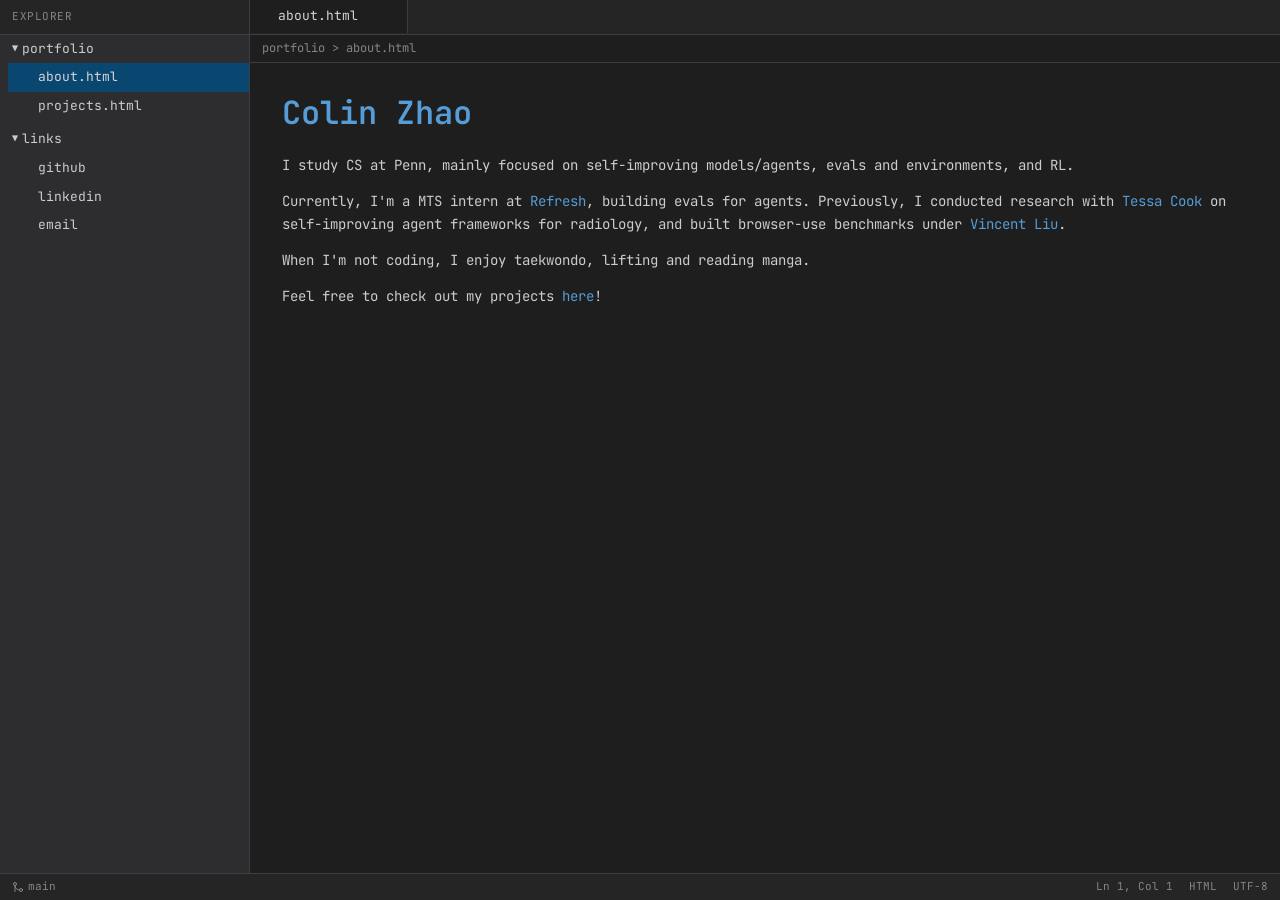
==== index.html @ 21ee1b69 "Update bio wording: interested -> focused" ====
<!doctype html>
<html lang="en">

<head>
  <meta charset="utf-8" />
  <meta name="viewport" content="width=device-width,initial-scale=1" />
  <title>zlyuan</title>
  <link rel="icon" href="data:image/svg+xml,<svg xmlns='http://www.w3.org/2000/svg' viewBox='0 0 100 100'><rect width='100' height='100' rx='16' fill='%23111'/><text x='50' y='72' font-family='monospace' font-size='64' font-weight='600' fill='%23e0e0e0' text-anchor='middle'>z</text></svg>" />
  <link rel="preconnect" href="https://fonts.googleapis.com">
  <link rel="preconnect" href="https://fonts.gstatic.com" crossorigin>
  <link href="https://fonts.googleapis.com/css2?family=JetBrains+Mono:wght@400;500;600&display=swap" rel="stylesheet">
  <link rel="stylesheet" href="/style.css" />
  
  <!-- Google tag (gtag.js) -->
  <script async src="https://www.googletagmanager.com/gtag/js?id=G-WRCV5WTVQ0"></script>
  <script>
    window.dataLayer = window.dataLayer || [];
    function gtag(){dataLayer.push(arguments);}
    gtag('js', new Date());

    gtag('config', 'G-WRCV5WTVQ0');
  </script>
  
  <style>
    #visitorCount {
      color: #858585;
    }
  </style>
</head>

<body>
  <!-- Mobile Toggle -->
  <button class="mobile-toggle" onclick="toggleSidebar()">☰ Files</button>
  <div class="mobile-overlay" onclick="toggleSidebar()"></div>

  <div class="ide-container">
    <!-- Sidebar File Explorer -->
    <aside class="sidebar">
      <div class="sidebar-header">Explorer</div>
      <nav class="file-explorer">
        <div class="folder">
          <div class="folder-name" onclick="toggleFolder(this)">
            <span class="folder-toggle">▼</span>
             portfolio
          </div>
          <div class="folder-contents">
            <a href="/index.html" class="file-item active" onclick="openTab(event, 'about', 'about.html', '/index.html')">
              <span class="file-icon"></span>
              about.html
            </a>
            <a href="/projects.html" class="file-item" onclick="openTab(event, 'projects', 'projects.html', '/projects.html')">
              <span class="file-icon"></span>
              projects.html
            </a>
          </div>
        </div>
        <div class="folder">
          <div class="folder-name" onclick="toggleFolder(this)">
            <span class="folder-toggle">▼</span>
             links
          </div>
          <div class="folder-contents">
            <a href="https://github.com/zlyuan9" target="_blank" rel="noopener" class="file-item">
              <span class="file-icon"></span>
              github
            </a>
            <a href="https://www.linkedin.com/in/zhao-colin/" target="_blank" rel="noopener" class="file-item">
              <span class="file-icon"></span>
              linkedin
            </a>
            <a href="mailto:colinz@sas.upenn.edu" class="file-item">
              <span class="file-icon"></span>
              email
            </a>
          </div>
        </div>
      </nav>
    </aside>

    <!-- Main Content Area -->
    <main class="main-content">
      <!-- Tab Bar -->
      <div class="tab-bar" id="tabBar">
        <!-- Tabs will be dynamically loaded -->
      </div>

      <!-- Breadcrumb Bar -->
      <div class="breadcrumb-bar">
        <span>portfolio > about.html</span>
      </div>

      <!-- Editor Area -->
      <div class="editor" id="editor">
        <span class="blinking-cursor"></span>
        <div class="content">
          <h1>Colin Zhao</h1>

          <p>
            I study CS at Penn, mainly focused on self-improving models/agents, evals and environments, and RL.
          </p>

          <p>
            Currently, I'm a MTS intern at
            <a href="https://refresh.dev/" target="_blank" rel="noopener">Refresh</a>, building evals for agents.
            Previously, I conducted research with <a href="https://www.med.upenn.edu/apps/faculty/index.php/g275/p18472" target="_blank"
              rel="noopener">Tessa Cook</a> on self-improving agent frameworks for radiology, and built browser-use benchmarks under <a href="https://vincen.tl/" target="_blank" rel="noopener">Vincent Liu</a>.
          </p>

          <p>
            When I'm not coding, I enjoy taekwondo, lifting and reading manga.
          </p>

          <p>
            Feel free to check out my projects <a href="/projects.html">here</a>!
          </p>
        </div>
      </div>

    </main>
  </div>

  <!-- Status Bar -->
  <div class="status-bar">
    <div class="status-left">
      <span class="status-branch" title="main">
        <svg width="12" height="12" viewBox="0 0 24 24" fill="none" stroke="currentColor" stroke-width="2" stroke-linecap="round" stroke-linejoin="round"><circle cx="18" cy="18" r="3"/><circle cx="6" cy="6" r="3"/><path d="M6 21V9a9 9 0 0 0 9 9"/></svg>
        main
      </span>
      <span id="visitorCount" style="display: none;"></span>
    </div>
    <div class="status-right">
      <span class="status-item" id="cursorPosition">Ln 1, Col 1</span>
      <span class="status-item">HTML</span>
      <span class="status-item">UTF-8</span>
    </div>
  </div>

  <script>
    // Tab data structure
    const tabs = [
      { page: 'about', label: 'about.html', href: '/index.html', icon: '' },
      { page: 'projects', label: 'projects.html', href: '/projects.html', icon: '' }
    ];

    // Initialize tabs on page load
    window.addEventListener('DOMContentLoaded', function() {
      loadTabs();
    });

    function loadTabs() {
      const openTabs = JSON.parse(localStorage.getItem('openTabs') || '[]');
      const currentPage = window.location.pathname.includes('projects') ? 'projects' : 'about';
      const tabBar = document.getElementById('tabBar');
      
      // If no tabs are open, show current page
      if (openTabs.length === 0) {
        openTabs.push(currentPage);
        localStorage.setItem('openTabs', JSON.stringify(openTabs));
      }
      
      // Render all open tabs
      tabBar.innerHTML = '';
      openTabs.forEach(pageName => {
        const tabData = tabs.find(t => t.page === pageName);
        if (tabData) {
          const isActive = pageName === currentPage;
          const tabEl = document.createElement('a');
          tabEl.href = tabData.href;
          tabEl.className = `tab${isActive ? ' active' : ''}`;
          tabEl.setAttribute('data-page', pageName);
          
          const fileIcon = document.createElement('span');
          fileIcon.className = 'file-icon';
          fileIcon.textContent = tabData.icon;
          
          const tabName = document.createElement('span');
          tabName.className = 'tab-name';
          tabName.textContent = tabData.label;
          
          const closeBtn = document.createElement('span');
          closeBtn.className = 'tab-close';
          closeBtn.textContent = '×';
          closeBtn.addEventListener('click', function(e) {
            closeTab(e, pageName);
          });
          
          tabEl.appendChild(fileIcon);
          tabEl.appendChild(tabName);
          tabEl.appendChild(closeBtn);
          tabBar.appendChild(tabEl);
        }
      });
      
      // Check if we should show empty state
      if (openTabs.length === 0) {
        showEmptyState();
      }
    }

    function toggleSidebar() {
      const sidebar = document.querySelector('.sidebar');
      const overlay = document.querySelector('.mobile-overlay');
      sidebar.classList.toggle('open');
      overlay.classList.toggle('show');
    }

    function toggleFolder(folderNameElement) {
      const folder = folderNameElement.parentElement;
      folder.classList.toggle('collapsed');
    }

    function openTab(event, pageName, tabLabel, href) {
      event.preventDefault();
      
      const openTabs = JSON.parse(localStorage.getItem('openTabs') || '[]');
      
      // Add tab if it doesn't exist
      if (!openTabs.includes(pageName)) {
        openTabs.push(pageName);
        localStorage.setItem('openTabs', JSON.stringify(openTabs));
      }
      
      // Navigate to the page
      window.location.href = href;
    }

    function closeTab(event, pageName) {
      event.preventDefault();
      event.stopPropagation();
      
      const openTabs = JSON.parse(localStorage.getItem('openTabs') || '[]');
      const tabIndex = openTabs.indexOf(pageName);
      const currentPage = window.location.pathname.includes('projects') ? 'projects' : 'about';
      const wasActive = pageName === currentPage;
      
      if (tabIndex > -1) {
        openTabs.splice(tabIndex, 1);
        localStorage.setItem('openTabs', JSON.stringify(openTabs));
      }
      
      // If no tabs remain, show empty state
      if (openTabs.length === 0) {
        const tabBar = document.getElementById('tabBar');
        tabBar.innerHTML = '';
        showEmptyState();
      } else if (wasActive) {
        // If we closed the active tab, navigate to the first remaining tab
        const nextPageName = openTabs[0];
        const nextTab = tabs.find(t => t.page === nextPageName);
        if (nextTab) {
          window.location.href = nextTab.href;
        }
      } else {
        // Just reload to update the tab bar
        loadTabs();
      }
    }

    function showEmptyState() {
      // Remove active class from all sidebar items
      document.querySelectorAll('.file-item').forEach(item => {
        item.classList.remove('active');
      });
      
      // Clear breadcrumbs
      const breadcrumbBar = document.querySelector('.breadcrumb-bar');
      if (breadcrumbBar) {
        breadcrumbBar.innerHTML = '<span></span>';
      }
      
      const editor = document.getElementById('editor');
      editor.innerHTML = `
        <div class="empty-state">
          <pre class="ascii-art">

⢀⣤⣤⣤⣤⣤⣤⣤⣤⣤⣤⣤⣤⣤⣤⣤⣤⣤⣤⣤⣤⣤⣤⣤⣤⣤⣤⣤⣤⣤⣤⣤⣤⣤⣤⣤⣤⣤⣤⣤⣤⣤⣤⣤⣤⣤⣤⣤⣤⣤⣤⣤⣤⣤⣤⣤⣤⣤⣤⣤⣤⣤⣤⣤⣤⣤⣤⣤⣤⣤⣤⣤⣤⣤⣤⣤⣤⣤⣤⣤⣤⣤⣤⣤⣤⣤⣤⣤⣤⣤⣤⣤⣤⣤⣤⣤⣤⣤⣤⣤⣤⣤⣤⣤⠀
⢸⣿⣿⣿⣿⣿⣿⣿⣿⣿⣿⣿⣿⣿⣿⣿⣿⣿⣿⣿⣿⣿⣿⣿⣿⣿⣿⣿⣿⣿⣿⣿⣿⣿⣿⣿⣿⣿⣿⣿⣿⣿⣿⣿⣿⣿⣿⣿⣿⣿⣿⣿⣿⣿⣿⣿⣿⣿⣿⣿⣿⣿⣿⣿⣿⣿⣿⣿⣿⣿⣿⣿⣿⣿⣿⣿⣿⣿⣿⣿⣿⣿⣿⣿⣿⣿⣿⣿⣿⣿⣿⣿⣿⣿⣿⣿⣿⣿⣿⣿⣿⣿⣿⣿⡁
⢸⣿⣿⣿⣿⣿⣿⣿⣿⣿⣿⣿⣿⣿⣿⣿⣿⣿⣿⣿⣿⣿⣿⣿⣿⣿⣿⣿⣿⣿⣿⣿⣿⣿⣿⣿⣿⣿⣿⣿⣿⣿⣿⣿⣿⣿⣿⣿⣿⣿⣿⣿⣿⣿⣿⣿⣿⣿⣿⣿⣿⣿⣿⣿⣿⣿⣿⣿⣿⣿⣿⣿⣿⣿⣿⣿⣿⣿⣿⣿⣿⣿⣿⣿⣿⣿⣿⣿⣿⣿⣿⣿⣿⣿⣿⣿⣿⣿⣿⣿⣿⣿⣿⣿⡁
⢸⣿⣿⣿⣿⣿⣿⣿⣿⣿⣿⣿⣿⣿⣿⣿⣿⣿⣿⣿⣿⣿⣿⣿⣿⣿⣿⣿⣿⣿⣿⣿⣿⣿⣿⣿⣿⣿⣿⣿⣿⣿⣿⣿⣿⣿⣿⣿⣿⣿⣿⣿⣿⣿⣿⣿⣿⣿⣿⣿⣿⣿⣿⣿⣿⣿⣿⣿⣿⣿⣿⣿⣿⣿⣿⣿⣿⣿⣿⣿⣿⣿⣿⣿⣿⣿⣿⣿⣿⣿⣿⣿⣿⣿⣿⣿⣿⣿⣿⣿⣿⣿⣿⣿⡄
⢸⣿⣿⣿⣿⣿⣿⣿⣿⣿⣿⣿⣿⣿⣿⣿⣿⣿⣿⣿⣿⣿⣿⣿⣿⣿⣿⣿⣿⣿⣿⣿⣿⣿⣿⣿⣿⣿⣿⣿⣿⣿⣿⣿⣿⣿⣿⣿⣿⣿⣿⣿⣿⣿⣿⣿⣿⣿⣿⣿⣿⣿⣿⣿⣿⣿⣿⣿⣿⣿⣿⣿⣿⣿⣿⣿⣿⣿⣿⣿⣿⣿⣿⣿⣿⣿⣿⣿⣿⣿⣿⣿⣿⣿⣿⣿⣿⣿⣿⣿⣿⣿⣿⣿⠄
⢸⣿⣿⣿⣿⣿⣿⣿⣿⣿⣿⣿⣿⣿⣿⣿⣿⣿⣿⣿⣿⣿⣿⣿⣿⣿⣿⣿⣿⣿⣿⣿⣿⣿⣿⣿⣿⣿⣿⣿⣿⣿⣿⣿⣿⣿⣿⣿⣿⣿⣿⣿⣿⣿⣿⣿⣿⣿⣿⣿⣿⣿⣿⣿⣿⣿⣿⣿⣿⣿⣿⣿⣿⣿⣿⣿⣿⣿⣿⣿⣿⣿⣿⣿⣿⣿⣿⣿⣿⣿⣿⣿⣿⣿⣿⣿⣿⣿⣿⣿⣿⣿⣿⣿⡁
⢸⣿⣿⣿⣿⣿⣿⣿⣿⣿⣿⣿⣿⣿⣿⣿⣿⣿⣿⣿⣿⣿⣿⣿⣿⣿⣿⣿⣿⣿⣿⣿⣿⣿⣿⣿⣿⣿⣿⣿⣿⣿⣿⣿⣿⣿⣿⣿⣿⣿⣿⣿⣿⣿⣿⣿⣿⣿⣿⣿⣿⣿⣿⣿⣿⣿⣿⣿⣿⣿⣿⣿⣿⣿⣿⣿⣿⣿⣿⣿⣿⣿⣿⣿⣿⣿⣿⣿⣿⣿⣿⣿⣿⣿⣿⣿⣿⣿⣿⣿⣿⣿⣿⣿⡁
⢸⣿⣿⣿⣿⣿⣿⣿⣿⣿⣿⣿⣿⣿⣿⣿⣿⣿⣿⣿⣿⣿⣿⣿⣿⣿⣿⣿⣿⣿⣿⣿⣿⣿⣿⣿⣿⣿⣿⣿⣿⣿⣿⣿⣿⣿⣿⣿⣿⣿⣿⣿⣿⣿⣿⣿⣿⣿⣿⣿⣿⣿⣿⣿⣿⣿⣿⣿⣿⣿⣿⣿⣿⣿⣿⣿⣿⣿⣿⣿⣿⣿⣿⣿⣿⣿⣿⣿⣿⣿⣿⣿⣿⣿⣿⣿⣿⣿⣿⣿⣿⣿⣿⣿⠂
⢸⣿⣿⣿⣿⣿⣿⣿⣿⣿⣿⣿⣿⣿⣿⣿⣿⣿⣿⣿⣿⣿⣿⣿⣿⣿⣿⣿⣿⣿⣿⣿⣿⣿⣿⣿⣿⣿⣿⣿⣿⣿⣿⣿⣿⣿⣿⣿⣿⣿⣿⣿⣿⣿⣿⣿⣿⣿⣿⣿⣿⣿⣿⣿⣿⣿⣿⣿⣿⣿⣿⣿⣿⣿⣿⣿⣿⣿⣿⣿⣿⣿⣿⣿⣿⣿⣿⣿⣿⣿⣿⣿⣿⣿⣿⣿⣿⣿⣿⣿⣿⣿⣿⣿⠃
⢸⣿⣿⣿⣿⣿⣿⣿⣿⣿⣿⣿⣿⣿⣿⣿⣿⣿⣿⣿⣿⣿⣿⣿⣿⣿⣿⣿⣿⣿⣿⣿⣿⣿⣿⣿⣿⣿⣿⣿⣿⣿⣿⣿⣿⣿⣿⣿⣿⣿⣿⣿⣿⣿⣿⣿⣿⣿⣿⣿⣿⣿⣿⣿⣿⣿⣿⣿⣿⣿⣿⣿⣿⣿⣿⣿⣿⣿⣿⣿⣿⣿⣿⣿⣿⣿⣿⣿⣿⣿⣿⣿⣿⣿⣿⣿⣿⣿⣿⣿⣿⣿⣿⣿⠃
⢸⣿⣿⣿⣿⣿⣿⣿⣿⣿⣿⣿⣿⣿⣿⣿⣿⣿⣿⣿⣿⣿⣿⣿⣿⣿⣿⣿⣿⣿⣿⣿⣿⣿⣿⣿⣿⣿⣿⣿⣿⣿⣿⣿⣿⣿⣿⣿⣿⣿⣿⣿⣿⣿⣿⣿⣿⣿⣿⣿⣿⣿⣿⣿⣿⣿⣿⣿⣿⣿⣿⣿⣿⣿⣿⣿⣿⣿⣿⣿⣿⣿⣿⣿⣿⣿⣿⣿⣿⣿⣿⣿⣿⣿⣿⣿⣿⣿⣿⣿⣿⣿⣿⣿⠇
⢸⣿⣿⣿⣿⣿⣿⣿⣿⣿⣿⣿⣿⣿⣿⣿⣿⣿⣿⣿⣿⣿⣿⣿⣿⣿⣿⣿⣿⣿⣿⣿⣿⣿⣿⣿⣿⣿⣿⣿⣿⣿⣿⣿⣿⣿⣿⣿⣿⣿⣿⣿⣿⣿⣿⣿⣿⣿⣿⣿⣿⣿⣿⣿⣿⣿⣿⣿⣿⣿⣿⣿⣿⣿⣿⣿⣿⣿⣿⣿⣿⣿⣿⣿⣿⣿⣿⣿⣿⣿⣿⣿⣿⣿⣿⣿⣿⣿⣿⣿⣿⣿⣿⣿⠆
⢸⣿⣿⣿⣿⣿⣿⣿⣿⣿⣿⣿⣿⣿⣿⣿⣿⣿⣿⣿⣿⣿⣿⣿⣿⣿⣿⣿⣿⣿⣿⣿⣿⣿⣿⣿⣿⣿⣿⣿⣿⣿⣿⣿⣿⣿⣿⣿⣿⣿⣿⣿⣿⣿⣿⣿⣿⣿⣿⣿⣿⣿⣿⣿⣿⣿⣿⣿⣿⣿⣿⣿⣿⣿⣿⣿⣿⣿⣿⣿⣿⣿⣿⣿⣿⣿⣿⣿⣿⣿⣿⣿⣿⣿⣿⣿⣿⣿⣿⣿⣿⣿⣿⣿⠆
⠸⠿⠛⠟⠻⠟⠻⠟⠿⠿⠿⠿⠿⠿⠿⠿⠿⠿⠿⠻⠿⠿⠿⠿⠿⠻⠿⠿⠿⠿⢿⣿⣿⣿⣿⣿⣿⣿⣿⣿⣿⣿⣿⣿⣿⣿⣿⣿⣿⣿⣿⣿⣿⣿⣿⣿⣿⣿⣿⣿⣿⣿⣿⣿⣿⣿⣿⣿⣿⣿⣿⣿⣿⣿⣿⣿⣿⣿⣿⣿⣿⣿⣿⣿⣿⣿⣿⣿⣿⣿⣿⣿⣿⣿⣿⣿⣿⣿⣿⣿⣿⣿⣿⣿⠆
⢸⣿⣿⣿⣿⣿⣿⣿⣿⣿⣿⣿⣿⣿⣿⣿⣿⣿⡿⠟⠉⠀⠀⠀⠀⠀⠀⠀⠀⠀⠀⢸⣿⣿⣿⣿⣿⣿⣿⣿⣿⣿⣿⣿⣿⣿⣿⣿⣿⣿⣿⣿⣿⣿⣿⣿⣿⣿⣿⣿⣿⣿⣿⣿⣿⣿⣿⣿⣿⣿⣿⣿⣿⣿⣿⣿⣿⣿⣿⣿⣿⣿⣿⣿⣿⣿⣿⣿⣿⣿⣿⣿⣿⣿⣿⣿⣿⣿⣿⣿⣿⣿⣿⣿⠆
⢸⣿⣿⣿⣿⣿⣿⣿⣿⣿⣿⣿⣿⣿⣿⡿⠛⠁⠀⠀⠀⠀⠀⠀⠀⠀⠀⠀⠀⠀⠀⢸⣿⣿⣿⣿⣿⣿⣿⣿⣿⣿⣿⣿⣿⣿⣿⣿⣿⣿⣿⣿⣿⣿⣿⣿⣿⣿⣿⣿⣿⣿⣿⣿⣿⣿⣿⣿⣿⣿⣿⣿⣿⣿⣿⣿⣿⣿⣿⣿⣿⣿⣿⣿⣿⣿⣿⣿⣿⣿⣿⣿⣿⣿⣿⣿⣿⣿⣿⣿⣿⣿⣿⣿⠆
⠈⠉⠉⠉⠉⠉⠉⠉⠉⠉⠉⠉⠉⠉⠁⠀⠀⠀⠀⠀⠀⠀⠀⠀⠀⠀⠀⠀⠀⠀⠀⢸⣿⣿⣿⣿⣿⣿⣿⣿⣿⣿⣿⣿⣿⣿⣿⣿⣿⣿⣿⣿⣿⡿⠟⠛⠉⠀⠀⠀⠀⠀⠀⠀⠈⠉⠛⠿⣿⣿⣿⣿⣿⣿⣿⣿⣿⣿⣿⣿⣿⣿⣿⣿⣿⣿⣿⣿⣿⣿⣿⣿⣿⣿⣿⣿⣿⣿⣿⣿⣿⣿⣿⣿⠃
⠀⠀⠀⠀⠀⠀⠀⠀⠀⠀⠀⠀⠀⠀⠀⠀⠀⠀⠀⠀⠀⠀⠀⠀⠀⠀⠀⠀⠀⠀⠀⢸⣿⣿⣿⣿⣿⣿⣿⣿⣿⣿⣿⣿⣿⣿⣿⣿⣿⣿⣿⠟⠉⡴⢆⡤⢢⡄⠀⠀⠀⠀⠀⠀⠀⠀⠀⠀⠀⠉⠻⣿⣿⣿⣿⣿⣿⣿⣿⣿⣿⣿⣿⣿⣿⣿⣿⣿⣿⣿⣿⣿⣿⣿⣿⣿⣿⣿⣿⣿⣿⣿⣿⣿⡃
⠀⠀⠀⠀⠀⠀⠀⠀⠀⠀⠀⠀⠀⠀⠀⠀⠀⠀⠀⠀⠀⠀⠀⠀⠀⠀⠀⠀⠀⠀⠀⢸⣿⣿⣿⣿⣿⣿⣿⣿⣿⣿⣿⣿⣿⣿⣿⠛⠉⠉⠁⠀⠀⠀⠀⠀⠀⠁⠀⣴⡀⢀⠀⠀⠀⠀⠄⠀⠀⠀⠀⠈⠻⠟⠛⠛⠛⠛⢿⣿⣿⣿⣿⣿⣿⣿⣿⣿⣿⣿⣿⣿⣿⣿⣿⣿⣿⣿⣿⣿⣿⣿⣿⣿⡅
⠀⠒⠀⠀⠀⠀⠀⠂⠠⠀⠀⠀⠀⠀⠀⠀⠀⠀⠀⠀⠀⠀⠀⠀⡀⢈⢀⡀⠀⠀⠀⢸⣿⣿⣿⣿⣿⣿⣿⣿⣿⣿⣿⣿⣿⠟⠀⠀⠀⠀⠀⠀⠀⠀⠀⠉⠀⠀⣼⣿⣧⠈⠰⡄⠐⠀⠐⠀⠀⠂⠀⠀⠀⠀⠀⠀⠀⠀⠀⠙⢿⣿⣿⣿⣿⣿⣿⣿⣿⣿⣿⣿⣿⣿⣿⣿⣿⣿⣿⣿⣿⣿⣿⣿⡆
⠀⠘⠀⠀⠀⠀⠉⠈⠘⠂⠀⠀⠀⠀⠀⠀⠀⠀⠀⠀⠀⠀⠀⠚⣀⡀⠀⠀⠀⠀⠀⢸⣿⣿⣿⣿⣿⣿⣿⣿⣿⣿⣿⣿⠏⣴⠇⠀⠀⠀⠀⠂⠀⡄⠀⠼⠃⣼⣿⣿⣿⣆⠀⣾⠦⠀⢦⠀⠀⠀⠀⠀⠀⠈⠀⠀⠀⠀⠀⠀⠈⢿⣿⣿⣿⣿⣿⣿⣿⣿⣿⣿⣿⣿⣿⣿⣿⣿⣿⣿⣿⣿⣿⣿⡆
⠈⠉⠉⠉⠁⠈⠉⠉⠉⠉⢉⠉⢈⠀⠀⠀⠀⠀⠀⠀⠀⠀⠠⢏⢥⣼⣤⣄⠠⢨⠅⢸⣿⣿⣿⣿⣿⣿⣿⣿⣿⣿⣿⡟⠀⠁⠀⠀⠀⠂⡈⢡⣾⢃⠔⢨⡔⢪⣿⣿⣿⣿⣷⠀⣤⠐⣬⡁⠀⡆⠆⡀⠀⠀⠀⠀⠀⠀⠀⠀⠀⠘⣿⣿⣿⣿⣿⣿⣿⣿⣿⣿⣿⣿⣿⣿⣿⣿⣿⣿⣿⣿⣿⣿⡇
⠀⣰⢈⠄⠐⡄⣢⢔⡒⡠⣚⣷⣂⡀⠀⠀⠀⠀⠀⠀⠀⠀⠠⡱⣾⣭⣧⢩⡥⢌⠁⢸⣿⣿⣿⣿⣿⣿⣿⣿⣿⣿⣿⠇⠀⠀⠀⢀⠉⠁⠀⠀⡄⣾⡀⠀⠀⢸⣿⣿⣿⣿⣿⠀⠁⠀⢸⣿⢠⣿⡀⣠⣴⣄⠀⠁⠀⠀⠀⠀⠀⠀⢿⣿⣿⣿⣿⣿⣿⣿⣿⣿⣿⣿⣿⣿⣿⣿⣿⣿⣿⣿⣿⣿⡇
⢠⡝⠂⣄⢈⣲⣽⣖⣢⡗⡟⣶⡭⠄⠀⠀⠀⠀⠀⠀⠀⠀⠠⡽⣵⢫⣤⠿⣜⢚⡀⢸⣿⣿⣿⣿⣿⣿⣿⣿⣿⣿⣿⠀⠀⠀⠀⠀⠀⣴⡆⠀⣷⣿⣷⣄⣠⣿⣿⣿⣿⣿⣿⣦⣀⣠⣿⣯⣼⣿⣿⠋⢸⣿⢀⡆⠁⠀⠀⠀⠀⠀⢸⣿⣿⣿⣿⣿⣿⣿⣿⣿⣿⣿⣿⣿⣿⣿⣿⣿⣿⣿⣿⣿⡇
⢐⣶⣶⡶⣖⣻⣶⣾⣷⣟⣷⣟⢏⠄⠀⠀⠀⠀⠀⠀⠀⠀⢈⡻⢿⣻⠉⢯⡡⢘⠀⢸⣿⣿⣿⣿⣿⣿⣿⣿⣿⣿⣿⠀⠀⠀⠀⠠⢰⣿⡷⢰⣿⣿⣿⣿⣿⣿⢛⣿⣿⣿⣿⣿⣿⣿⣿⣿⣿⣿⣿⣥⡾⢋⣼⣷⠀⢀⠀⠀⠀⠀⢈⣿⣿⣿⣿⣿⣿⣿⣿⣿⣿⣿⣿⣿⣿⣿⣿⣿⣿⣿⣿⣿⡇
⠘⢹⠾⠛⣷⢿⣻⢵⡿⡯⢗⠻⠉⠀⠀⠀⠀⠀⠀⠀⠀⠀⠘⣹⣾⣻⣟⣶⣔⣺⡂⢸⣿⣿⣿⣿⣿⣿⣿⣿⣿⣿⣿⠀⡀⠀⠀⠀⣾⣿⣷⡘⢿⣿⣿⣿⣿⣿⣿⣿⠿⠿⣿⣿⣿⣿⣿⣿⣿⠟⣠⣥⣶⣿⣿⣿⣧⠀⠀⠀⠀⠀⢸⣿⣿⣿⣿⣿⣿⣿⣿⣿⣿⣿⣿⣿⣿⣿⣿⣿⣿⣿⣿⣿⡇
⠐⢒⢒⠓⠚⣶⣿⣹⠟⠗⡽⠿⣄⠄⠀⠀⠀⠀⠀⠀⠀⠀⠰⢙⠺⣹⣿⣷⢿⣼⡳⢸⣿⣿⣿⣿⣿⣿⣿⣿⣿⣿⣿⡂⢄⠂⠀⢠⣿⣿⣿⣷⣦⣙⠻⢿⣿⣿⡇⠲⠶⠶⢈⣿⣿⣿⡿⠟⣡⣾⣿⣿⣿⣿⣿⣿⣿⡆⠀⠀⡄⠂⢸⣿⣿⣿⣿⣿⣿⣿⣿⣿⣿⣿⣿⣿⣿⣿⣿⣿⣿⣿⣿⣿⡇
⠈⠻⠙⠃⠰⠺⠼⠎⠡⠌⡑⠶⠌⡄⠀⠀⠀⠀⠀⠀⠀⠀⢐⣒⡐⠎⡻⣟⣻⣚⣁⢸⣿⣿⣿⣿⣿⣿⣿⣿⣿⣿⣿⣧⠈⢀⠀⣸⣿⣿⣿⣿⣿⣿⣿⣶⣬⣉⡛⠓⠶⠶⠟⠛⠋⠉⠀⣾⣿⣿⣿⣿⣿⣿⣿⣿⣿⣷⠀⢀⠈⠄⣿⣿⣿⣿⣿⣿⣿⣿⣿⣿⣿⣿⣿⣿⣿⣿⣿⣿⣿⣿⣿⣿⡇
⢀⣒⢒⡂⠀⠒⢠⡲⣴⣶⣴⣦⢦⡀⠀⠀⠀⠀⠀⠀⠀⠀⠰⠾⢷⡺⣷⢟⡿⢽⠍⢸⣿⣿⣿⣿⣿⣿⣿⣿⣿⣿⣿⣿⣆⢸⡀⣿⣿⣿⣿⣿⣿⣿⣿⣿⣿⣿⣿⣿⡇⣀⣀⣤⣶⣿⠀⣿⣿⣿⣿⣿⣿⣿⣿⣿⣿⣿⡄⢸⠀⢰⣿⣿⣿⣿⣿⣿⣿⣿⣿⣿⣿⣿⣿⣿⣿⣿⣿⣿⣿⣿⣿⣿⡇
⢀⣤⠤⡤⢐⢶⣾⣽⣟⣾⣿⣻⣼⡇⠀⠀⠀⠀⠀⠀⠀⠀⢘⣿⣿⣽⢿⣯⡝⣫⠅⢸⣿⣿⣿⣿⣿⣿⣿⣿⣿⣿⣿⣿⣿⣿⣿⣿⣿⣿⣿⣿⣿⣿⣿⣿⣿⣿⠟⠁⢀⣿⣿⣿⣿⣿⠇⢉⡙⢿⣿⣿⣿⣿⣿⣿⣿⣿⣧⣾⣇⣾⣿⣿⣿⣿⣿⣿⣿⣿⣿⣿⣿⣿⣿⣿⣿⣿⣿⣿⣿⣿⣿⣿⡇
⢨⣿⢣⣭⢻⣿⣿⣾⣿⣾⣿⣷⠉⡏⠀⠀⠀⠀⠀⠀⠀⠀⢨⣼⡞⣿⣷⣭⡟⠐⡄⢸⣿⣿⣿⣿⣿⣿⣿⣿⣿⣿⣿⣿⣿⣿⣿⣿⣿⣿⣿⣿⣿⣿⣿⣿⡟⢡⡞⢰⣿⣿⣿⣿⡟⢡⣶⣿⣷⣦⠙⣿⣿⣿⣿⣿⣿⣿⣿⣿⣿⣿⣿⣿⣿⣿⣿⣿⣿⣿⣿⣿⣿⣿⣿⣿⣿⣿⣿⣿⣿⣿⣿⣿⡇
⢨⣥⡤⡼⣞⣭⢿⡵⡯⢿⣽⢧⠀⠄⠀⠀⠀⠀⠀⠀⠀⠀⢸⣻⣻⣟⣷⢿⣋⢀⡅⢸⣿⣿⣿⣿⣿⣿⣿⣿⣿⣿⣿⣿⣿⣿⣿⣿⣿⣿⣿⣿⣿⣿⡿⠋⠰⡿⠇⠸⠿⠿⠛⠁⠶⣿⡿⠿⠟⠛⠃⠈⠙⠛⠛⠛⠛⠿⠿⠿⢿⣿⣿⣿⣿⣿⣿⣿⣿⣿⣿⣿⣿⣿⣿⣿⣿⣿⣿⣿⣿⣿⣿⣿⡇
⠸⠿⠞⠻⠹⠟⠻⠟⠟⠻⠹⠆⠬⠧⠀⠀⠀⠀⠀⠀⠀⠀⢸⣽⡻⣿⡿⣾⢿⣬⢥⢸⣿⣿⣿⣿⣿⣿⣿⣿⣿⣿⣿⣿⣿⣿⣿⣿⣿⣿⣿⣿⣿⠟⠀⠀⠀⠀⠀⠐⠀⠀⠀⠀⠀⠀⠀⠀⠀⠀⠀⠀⠀⠀⠀⠀⠀⠀⠀⠀⠀⠉⠻⣿⣿⣿⣿⣿⣿⣿⣿⣿⣿⣿⣿⣿⣿⣿⣿⣿⣿⣿⣿⣿⡅
⠀⠀⠀⠀⠀⠀⠀⠀⠀⠀⠀⠀⠀⠀⠀⠀⠀⠀⠀⠀⠀⠀⢸⣎⣗⣟⣿⣛⣏⣟⠋⢸⣿⣿⣿⣿⣿⣿⣿⣿⣿⣿⣿⣿⣿⣿⣿⣿⣿⣿⣿⣿⣿⠀⠀⠀⠀⠂⠀⠀⠀⠀⠀⠀⠀⠀⠀⠀⠀⠀⠀⠀⠀⠀⠀⠀⠀⠀⠀⠀⠀⠀⠀⢹⣿⣿⣿⣿⣿⣿⣿⣿⣿⣿⣿⣿⣿⣿⣿⣿⣿⣿⣿⣿⠆
⠀⠀⠀⠀⠀⠀⠀⠀⠀⡀⣀⣀⣀⣀⣀⣀⣀⡀⣀⣀⣀⡀⣈⢈⣤⣤⣍⣌⣩⣍⣅⣼⣿⣿⣿⣿⣿⣿⣿⣿⣿⣿⣿⣿⣿⣿⣿⣿⣿⣿⣿⣿⣧⠀⠀⠀⠃⠂⠀⠀⠀⠀⠀⠀⠀⠀⠀⠀⠀⠀⠀⠀⠀⠀⠀⠀⠀⠀⠀⠀⠀⠀⠀⢸⣿⣿⣿⣿⣿⣿⣿⣿⣿⣿⣿⣿⣿⣿⣿⣿⣿⣿⣿⣿⡃
⠀⠀⠀⠀⠀⠀⠀⠀⠀⠙⠛⠿⠿⣿⣿⣯⣿⣿⣿⣿⣿⣿⣿⣿⣿⣿⠾⠛⠉⠩⣍⣉⡛⠻⣿⣿⣿⣿⣿⣿⣿⣿⣿⣿⣿⣿⣿⣿⣿⣿⣿⣿⠇⠀⠀⠀⢀⠁⠀⠀⠀⠀⠀⠀⠀⠀⠀⠀⠀⠀⠀⠀⠀⠀⠀⠀⠀⠀⠀⠀⠀⠀⠀⣸⣿⣿⣿⣿⣿⣿⣿⣿⣿⣿⣿⣿⣿⣿⣿⣿⣿⣿⣿⣿⠅
⠀⠀⠀⠀⠀⠀⠀⠀⠀⠁⠈⠀⠀⠀⠀⠉⠉⠛⠛⠛⠛⠛⠛⠟⠻⠁⢠⣾⣿⣷⠈⣿⣿⠇⠹⠿⠿⠿⠿⠿⠿⠿⠿⠿⠋⠉⢁⠉⣉⠙⣿⡿⠀⠀⠀⡅⢀⠀⡀⢁⡀⠀⠀⠀⠀⠀⠀⠀⠀⠀⠀⠀⠀⠀⠀⠀⠀⠀⠀⠀⠀⠀⠀⣾⣿⣿⣿⣿⣿⣿⣿⣿⣿⣿⣿⣿⣿⣿⣿⣿⣿⣿⣿⣿⡁
⠀⢀⠀⠀⠀⠀⠀⠀⠀⠀⠀⠀⠀⠀⠀⢀⡄⣠⣄⣤⣤⣤⣭⣿⣭⣷⣶⣶⣶⣴⣦⣶⣴⣶⣿⣶⣷⣮⣶⣾⣶⣤⣶⣴⣦⣶⣴⣤⣤⣶⣶⣦⣴⣶⣶⣶⣤⣤⣤⣠⣤⣤⣤⣤⣤⣤⣤⣤⣀⡀⠀⠀⠀⠀⠀⠀⠀⠀⠀⠀⠀⠀⠀⣽⣿⣿⣿⣿⣿⣿⣿⣿⣿⣿⣿⣿⣿⣿⣿⣿⣿⣿⣿⣿⠀
⣀⣀⣀⣀⣀⣀⣀⣀⣀⣀⣀⣀⣀⣀⣀⣀⣀⣀⣀⣀⣀⣀⣀⣀⣀⣀⣀⣀⣀⣀⣀⣀⣀⣀⣀⣈⣀⣁⣀⣀⣀⣁⣈⢀⣀⣀⣀⣈⣀⣉⣀⣁⣈⣀⣀⣀⣁⣀⣀⣁⣀⣀⣀⣁⣀⣀⡀⣀⡁⠀⡀⢀⣀⢀⠀⠀⠀⡀⣀⣀⣀⣀⣀⣀⣀⣀⣀⣀⣀⣀⣀⣀⣀⣀⣀⣀⣀⣀⣀⣀⣀⣁⣈⣀⣀

   No files open (open some!)
            </pre>
          </div>
        `;
    }
  </script>

  <!-- Visitor Counter Script -->
  <script>
    (function() {
      const counterElement = document.getElementById('visitorCount');
      let isVisible = false;
      
      // Use counterapi.dev (more reliable than countapi.xyz)
      const apiUrl = 'https://api.counterapi.dev/v1/colinzhao-portfolio/visits/up';
      
      // Increment visit count
      fetch(apiUrl)
        .then(res => res.json())
        .then(data => {
          counterElement.textContent = `Visits: ${data.count}`;
        })
        .catch(err => {
          console.log('Visit counter unavailable:', err);
          counterElement.textContent = 'Visits: --';
        });
      
      // Toggle counter visibility with Ctrl+Shift+V (Cmd+Shift+V on Mac)
      document.addEventListener('keydown', function(e) {
        if ((e.ctrlKey || e.metaKey) && e.shiftKey && e.key === 'V') {
          e.preventDefault();
          isVisible = !isVisible;
          counterElement.style.display = isVisible ? 'inline' : 'none';
        }
      });
    })();
  </script>

  <script>
    (function() {
      const editor = document.getElementById('editor');
      const cursorPos = document.getElementById('cursorPosition');
      const cursor = document.querySelector('.blinking-cursor');

      editor.style.position = 'relative';

      // Position cursor at end of last text node on load
      const lastP = editor.querySelector('.content p:last-child');
      if (lastP) {
        const range = document.createRange();
        range.selectNodeContents(lastP);
        range.collapse(false);
        const rect = range.getClientRects()[0];
        if (rect) {
          const editorRect = editor.getBoundingClientRect();
          cursor.style.left = (rect.right - editorRect.left) + 'px';
          cursor.style.top = (rect.top - editorRect.top) + 'px';
          const lineHeight = parseFloat(getComputedStyle(lastP).lineHeight) || parseFloat(getComputedStyle(lastP).fontSize) * 1.4;
          cursor.style.height = lineHeight + 'px';
        }
      }

      editor.addEventListener('click', function(e) {
        if (e.target.closest('a')) return;

        const sel = window.getSelection();
        if (!sel.rangeCount) return;

        // Get position of the caret
        const range = sel.getRangeAt(0).cloneRange();
        range.collapse(true);
        const rect = range.getClientRects()[0];
        if (!rect) return;

        const editorRect = editor.getBoundingClientRect();
        cursor.style.left = (rect.left - editorRect.left) + 'px';
        cursor.style.top = (rect.top - editorRect.top) + 'px';

        // Match cursor height to the line height of the element
        const el = sel.anchorNode.nodeType === 3 ? sel.anchorNode.parentElement : sel.anchorNode;
        const lineHeight = parseFloat(getComputedStyle(el).lineHeight) || parseFloat(getComputedStyle(el).fontSize) * 1.4;
        cursor.style.height = lineHeight + 'px';

        // Update Ln/Col
        const contentEl = editor.querySelector('.content') || editor;
        const measureRange = document.createRange();
        measureRange.selectNodeContents(contentEl);
        measureRange.setEnd(sel.anchorNode, sel.anchorOffset);
        const textBefore = measureRange.toString();
        const lines = textBefore.split('\n');
        cursorPos.textContent = `Ln ${lines.length}, Col ${lines[lines.length - 1].length + 1}`;

        sel.removeAllRanges();
      });
    })();
  </script>
</body>

</html>
---- style.css ----
/* ============================================
   IDE-Themed Personal Website - Retro 2000s
   ============================================ */

/* CSS Reset & Base Styles */
* {
    margin: 0;
    padding: 0;
    box-sizing: border-box;
}

:root {
    /* VS Code Dark Palette */
    --bg-primary: #1e1e1e;
    --bg-secondary: #252526;
    --bg-sidebar: #2d2d30;
    --bg-hover: #37373d;
    --bg-active: #094771;
    --border-color: #3e3e42;
    --text-primary: #d4d4d4;
    --text-secondary: #cccccc;
    --text-muted: #858585;
    --accent-blue: #569cd6;
    --accent-green: #4ec9b0;
    --accent-yellow: #dcdcaa;
    --link-color: #569cd6;
    --link-hover: #4ec9b0;
}

body {
    font-family: 'JetBrains Mono', 'Consolas', 'Monaco', 'Courier New', monospace;
    font-size: 14px;
    line-height: 1.6;
    color: var(--text-primary);
    background-color: var(--bg-primary);
    overflow-x: hidden;
    display: flex;
    flex-direction: column;
    height: 100vh;
}

em, i {
    font-style: normal;
}

/* IDE Container Layout */
.ide-container {
    display: flex;
    flex: 1;
    width: 100%;
    overflow: hidden;
}

/* Activity Bar (far-left icon strip) */
.activity-bar {
    width: 48px;
    background-color: var(--bg-secondary);
    border-right: 1px solid var(--border-color);
    display: flex;
    flex-direction: column;
    align-items: center;
    padding-top: 4px;
    flex-shrink: 0;
}

.activity-bar-icon {
    width: 48px;
    height: 48px;
    display: flex;
    align-items: center;
    justify-content: center;
    cursor: pointer;
    color: var(--text-muted);
    font-size: 22px;
    position: relative;
    opacity: 0.6;
}

.activity-bar-icon:hover {
    opacity: 1;
    color: var(--text-primary);
}

.activity-bar-icon.active {
    opacity: 1;
    color: var(--text-primary);
}

.activity-bar-icon.active::before {
    content: '';
    position: absolute;
    left: 0;
    top: 6px;
    bottom: 6px;
    width: 2px;
    background-color: var(--text-primary);
}

/* Sidebar - File Explorer */
.sidebar {
    width: 250px;
    background-color: var(--bg-sidebar);
    border-right: 1px solid var(--border-color);
    display: flex;
    flex-direction: column;
    flex-shrink: 0;
}

.sidebar-header {
    padding: 8px 12px;
    background-color: var(--bg-secondary);
    border-bottom: 1px solid var(--border-color);
    font-size: 11px;
    text-transform: uppercase;
    color: var(--text-muted);
    letter-spacing: 0.5px;
    display: flex;
    align-items: center;
}

.file-explorer {
    padding: 0;
    flex: 1;
    overflow-y: auto;
}

.folder {
    margin-bottom: 4px;
}

.folder-name {
    padding: 4px 12px;
    color: var(--text-secondary);
    font-size: 13px;
    user-select: none;
    cursor: pointer;
    display: flex;
    align-items: center;
    gap: 4px;
}

.folder-name:hover {
    background-color: var(--bg-hover);
}

.folder-toggle {
    font-size: 10px;
    transition: transform 0.2s ease;
    display: inline-block;
}

.folder.collapsed .folder-toggle {
    transform: rotate(-90deg);
}

.folder.collapsed .folder-contents {
    display: none;
}

.folder-contents {
    padding-left: 8px;
}

.file-item {
    padding: 4px 12px 4px 24px;
    color: var(--text-secondary);
    font-size: 13px;
    cursor: pointer;
    display: flex;
    align-items: center;
    text-decoration: none;
    transition: none;
}

.file-item:hover {
    background-color: var(--bg-hover);
    color: var(--text-primary);
}

.file-item.active {
    background-color: var(--bg-active);
    color: var(--text-primary);
}

.file-icon {
    margin-right: 6px;
    font-style: normal;
    font-size: 12px;
}

/* Main Content Area */
.main-content {
    flex: 1;
    display: flex;
    flex-direction: column;
    background-color: var(--bg-primary);
}

/* Tab Bar */
.tab-bar {
    background-color: var(--bg-secondary);
    border-bottom: 1px solid var(--border-color);
    display: flex;
    align-items: center;
    min-height: 34.5px;
}

.tab {
    padding: 6px 16px;
    background-color: var(--bg-secondary);
    border-right: 1px solid var(--border-color);
    color: var(--text-muted);
    font-size: 13px;
    display: flex;
    align-items: center;
    gap: 6px;
    position: relative;
    text-decoration: none;
}

.tab.active {
    background-color: var(--bg-primary);
    color: var(--text-primary);
}

.tab-name {
    flex: 1;
}

.tab-close {
    opacity: 0;
    margin-left: 8px;
    font-size: 18px;
    line-height: 1;
    cursor: pointer;
    padding: 0 4px;
    border-radius: 3px;
    transition: opacity 0.2s ease;
}

.tab:hover .tab-close {
    opacity: 1;
}

.tab-close:hover {
    background-color: var(--bg-hover);
    color: var(--text-primary);
}

/* Breadcrumb Bar */
.breadcrumb-bar {
    background-color: var(--bg-primary);
    border-bottom: 1px solid var(--border-color);
    padding: 4px 12px;
    font-size: 12px;
    color: var(--text-muted);
    min-height: 22px;
}

/* Empty State */
.empty-state {
    display: flex;
    align-items: center;
    justify-content: center;
    height: 100%;
    width: 100%;
}

.ascii-art {
    color: var(--text-muted);
    font-size: 12px;
    line-height: 1.2;
    text-align: center;
    font-family: 'Consolas', 'Monaco', 'Courier New', monospace;
}

/* Editor Area */
.editor {
    flex: 1;
    padding: 24px 32px;
    overflow-y: auto;
    background-color: var(--bg-primary);
}

.editor .content[contenteditable] {
    outline: none;
    caret-color: var(--text-primary);
}

/* Content Styling */
.content h1 {
    font-size: 32px;
    color: var(--accent-blue);
    margin-bottom: 16px;
    font-weight: 600;
    font-family: 'JetBrains Mono', 'Consolas', 'Monaco', monospace;
}

.content h2 {
    font-size: 24px;
    color: var(--accent-green);
    margin-top: 24px;
    margin-bottom: 12px;
    font-weight: 600;
}

.content h3 {
    font-size: 18px;
    color: var(--accent-yellow);
    margin-top: 16px;
    margin-bottom: 8px;
    font-weight: 600;
}

.content p {
    margin-bottom: 12px;
    color: var(--text-secondary);
    line-height: 1.7;
}

.content a {
    color: var(--link-color);
    text-decoration: none;
    border-bottom: 1px solid transparent;
}

.content a:hover {
    color: var(--link-hover);
    border-bottom-color: var(--link-hover);
}

/* Lede/Intro Text */
.lede {
    font-size: 16px;
    color: var(--text-primary);
    margin-bottom: 20px;
}

/* Link Pills/Buttons */
.links {
    display: flex;
    gap: 12px;
    margin-top: 20px;
    flex-wrap: wrap;
}

.pill {
    display: inline-block;
    padding: 8px 16px;
    background-color: var(--bg-secondary);
    border: 1px solid var(--border-color);
    color: var(--text-primary);
    text-decoration: none;
    font-size: 13px;
    transition: none;
}

.pill:hover {
    background-color: var(--bg-hover);
    border-color: var(--accent-blue);
    color: var(--accent-blue);
}

/* Projects Grid */
.projects-grid {
    display: grid;
    grid-template-columns: repeat(auto-fill, minmax(300px, 1fr));
    gap: 16px;
    margin-top: 24px;
}

.project-card {
    background-color: var(--bg-secondary);
    border: 1px solid var(--border-color);
    padding: 16px;
}

.project-card h3 {
    margin-top: 0;
    margin-bottom: 8px;
    font-size: 16px;
}

.project-card h3 a {
    color: var(--accent-blue);
    text-decoration: none;
}

.project-card h3 a:hover {
    color: var(--link-hover);
    border-bottom: 1px solid var(--link-hover);
}

.project-card p {
    font-size: 13px;
    margin-bottom: 8px;
    color: var(--text-muted);
}

.project-tags {
    display: flex;
    gap: 6px;
    flex-wrap: wrap;
    margin-top: 12px;
}

.tag {
    background-color: var(--bg-hover);
    border: 1px solid var(--border-color);
    padding: 2px 8px;
    font-size: 11px;
    color: var(--text-muted);
}

/* Blinking Cursor */
.blinking-cursor {
    position: absolute;
    width: 1.5px;
    background-color: var(--text-primary);
    animation: blink 1s step-end infinite;
    pointer-events: none;
}

@keyframes blink {
    0%, 100% { opacity: 1; }
    50% { opacity: 0; }
}

/* Status Bar */
.status-bar {
    background-color: var(--bg-secondary);
    border-top: 1px solid var(--border-color);
    padding: 4px 12px;
    font-size: 11px;
    color: var(--text-muted);
    display: flex;
    justify-content: space-between;
    align-items: center;
    min-height: 22px;
    flex-shrink: 0;
    width: 100%;
}

.status-left,
.status-right {
    display: flex;
    align-items: center;
    gap: 16px;
}

.status-item {
    display: flex;
    align-items: center;
    gap: 4px;
}

.status-branch {
    display: flex;
    align-items: center;
    gap: 4px;
}

/* Mobile Responsive */
@media (max-width: 768px) {
    .sidebar {
        position: fixed;
        left: -250px;
        top: 0;
        height: 100vh;
        z-index: 1000;
        transition: left 0.3s;
    }

    .sidebar.open {
        left: 0;
    }

    .mobile-toggle {
        display: block;
        position: fixed;
        top: 8px;
        left: 8px;
        z-index: 1001;
        background-color: var(--bg-secondary);
        border: 1px solid var(--border-color);
        color: var(--text-primary);
        padding: 8px 12px;
        cursor: pointer;
        font-family: 'JetBrains Mono', monospace;
        font-size: 13px;
    }

    .mobile-overlay {
        display: none;
        position: fixed;
        top: 0;
        left: 0;
        right: 0;
        bottom: 0;
        background-color: rgba(0, 0, 0, 0.7);
        z-index: 999;
    }

    .mobile-overlay.show {
        display: block;
    }

    .activity-bar {
        display: none;
    }

    .editor {
        padding: 16px 20px;
        padding-top: 50px;
    }
}

@media (min-width: 769px) {

    .mobile-toggle,
    .mobile-overlay {
        display: none;
    }
}

/* Scrollbar Styling */
::-webkit-scrollbar {
    width: 10px;
    height: 10px;
}

::-webkit-scrollbar-track {
    background-color: var(--bg-primary);
}

::-webkit-scrollbar-thumb {
    background-color: var(--bg-hover);
    border: 1px solid var(--border-color);
}

::-webkit-scrollbar-thumb:hover {
    background-color: var(--text-muted);
}
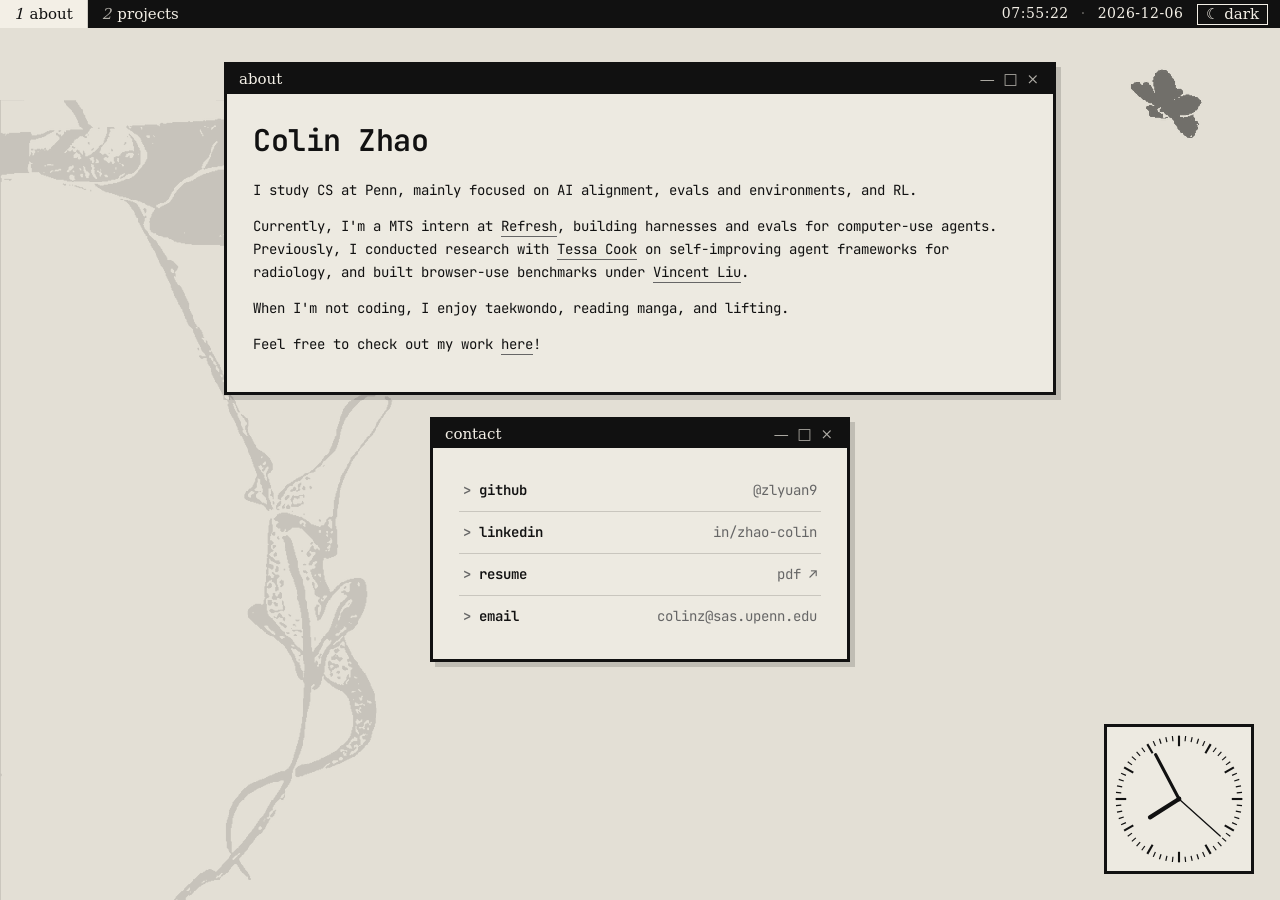
==== commit ea602a0c: "Simplify tab title to zlyuan" ====
--- a/index.html
+++ b/index.html
@@ -5,410 +5,104 @@
   <meta charset="utf-8" />
   <meta name="viewport" content="width=device-width,initial-scale=1" />
   <title>zlyuan</title>
-  <link rel="icon" href="data:image/svg+xml,<svg xmlns='http://www.w3.org/2000/svg' viewBox='0 0 100 100'><rect width='100' height='100' rx='16' fill='%23111'/><text x='50' y='72' font-family='monospace' font-size='64' font-weight='600' fill='%23e0e0e0' text-anchor='middle'>z</text></svg>" />
+  <link rel="icon" href="data:image/svg+xml,<svg xmlns='http://www.w3.org/2000/svg' viewBox='0 0 100 100'><rect width='100' height='100' fill='%23111111'/><text x='50' y='74' font-family='serif' font-size='72' font-style='italic' fill='%23ffffff' text-anchor='middle'>z</text></svg>" />
   <link rel="preconnect" href="https://fonts.googleapis.com">
   <link rel="preconnect" href="https://fonts.gstatic.com" crossorigin>
   <link href="https://fonts.googleapis.com/css2?family=JetBrains+Mono:wght@400;500;600&display=swap" rel="stylesheet">
   <link rel="stylesheet" href="/style.css" />
-  
+
   <!-- Google tag (gtag.js) -->
   <script async src="https://www.googletagmanager.com/gtag/js?id=G-WRCV5WTVQ0"></script>
   <script>
     window.dataLayer = window.dataLayer || [];
     function gtag(){dataLayer.push(arguments);}
     gtag('js', new Date());
-
     gtag('config', 'G-WRCV5WTVQ0');
   </script>
-  
-  <style>
-    #visitorCount {
-      color: #858585;
-    }
-  </style>
 </head>
 
-<body>
-  <!-- Mobile Toggle -->
-  <button class="mobile-toggle" onclick="toggleSidebar()">☰ Files</button>
-  <div class="mobile-overlay" onclick="toggleSidebar()"></div>
+<body data-page="about">
 
-  <div class="ide-container">
-    <!-- Sidebar File Explorer -->
-    <aside class="sidebar">
-      <div class="sidebar-header">Explorer</div>
-      <nav class="file-explorer">
-        <div class="folder">
-          <div class="folder-name" onclick="toggleFolder(this)">
-            <span class="folder-toggle">▼</span>
-             portfolio
-          </div>
-          <div class="folder-contents">
-            <a href="/index.html" class="file-item active" onclick="openTab(event, 'about', 'about.html', '/index.html')">
-              <span class="file-icon"></span>
-              about.html
-            </a>
-            <a href="/projects.html" class="file-item" onclick="openTab(event, 'projects', 'projects.html', '/projects.html')">
-              <span class="file-icon"></span>
-              projects.html
-            </a>
-          </div>
-        </div>
-        <div class="folder">
-          <div class="folder-name" onclick="toggleFolder(this)">
-            <span class="folder-toggle">▼</span>
-             links
-          </div>
-          <div class="folder-contents">
-            <a href="https://github.com/zlyuan9" target="_blank" rel="noopener" class="file-item">
-              <span class="file-icon"></span>
-              github
-            </a>
-            <a href="https://www.linkedin.com/in/zhao-colin/" target="_blank" rel="noopener" class="file-item">
-              <span class="file-icon"></span>
-              linkedin
-            </a>
-            <a href="mailto:colinz@sas.upenn.edu" class="file-item">
-              <span class="file-icon"></span>
-              email
-            </a>
-          </div>
-        </div>
-      </nav>
-    </aside>
+  <!-- ===== Top bar: workspace tags (nav) + status + theme toggle ===== -->
+  <div id="bar">
+    <nav id="tags"></nav>
+    <div id="bar-right">
+      <div id="status">
+        <span id="statusTime">--:--:--</span>
+        <span class="sep date">·</span>
+        <span id="statusDate" class="date">----------</span>
+        <span id="visitorCount" style="display:none"></span>
+      </div>
+      <button id="theme-toggle" type="button">☾ dark</button>
+    </div>
+  </div>
 
-    <!-- Main Content Area -->
-    <main class="main-content">
-      <!-- Tab Bar -->
-      <div class="tab-bar" id="tabBar">
-        <!-- Tabs will be dynamically loaded -->
+  <!-- ===== Desktop decorative art ===== -->
+  <img class="bg-art art-plant" src="/assets/plant.png" alt="" aria-hidden="true">
+  <img class="bg-art art-butterfly" src="/assets/butterfly.png" alt="" aria-hidden="true">
+
+  <div class="corner">
+    <div class="clock-box">
+      <svg viewBox="0 0 100 100" aria-label="analog clock">
+        <g id="clockTicks"></g>
+        <line id="handHour" class="clock-hand" x1="50" y1="50" x2="50" y2="24" stroke-linecap="round"/>
+        <line id="handMin"  class="clock-hand" x1="50" y1="50" x2="50" y2="12" stroke-linecap="round"/>
+        <line id="handSec"  class="clock-hand" x1="50" y1="50" x2="50" y2="8"  stroke-linecap="round"/>
+        <circle class="clock-pin" cx="50" cy="50" r="1.8"/>
+      </svg>
+    </div>
+  </div>
+
+  <!-- ===== Content windows ===== -->
+  <main id="desktop">
+    <section class="win">
+      <div class="win-title">
+        <span>about</span>
+        <span class="win-dots">— □ ×</span>
       </div>
-
-      <!-- Breadcrumb Bar -->
-      <div class="breadcrumb-bar">
-        <span>portfolio > about.html</span>
-      </div>
-
-      <!-- Editor Area -->
-      <div class="editor" id="editor">
-        <span class="blinking-cursor"></span>
+      <div class="win-body">
         <div class="content">
           <h1>Colin Zhao</h1>
 
           <p>
-            I study CS at Penn, mainly focused on self-improving models/agents, evals and environments, and RL.
+            I study CS at Penn, mainly focused on AI alignment, evals and environments, and RL.
           </p>
 
           <p>
             Currently, I'm a MTS intern at
-            <a href="https://refresh.dev/" target="_blank" rel="noopener">Refresh</a>, building evals for agents.
+            <a href="https://refresh.dev/" target="_blank" rel="noopener">Refresh</a>, building harnesses and evals for computer-use agents.
             Previously, I conducted research with <a href="https://www.med.upenn.edu/apps/faculty/index.php/g275/p18472" target="_blank"
               rel="noopener">Tessa Cook</a> on self-improving agent frameworks for radiology, and built browser-use benchmarks under <a href="https://vincen.tl/" target="_blank" rel="noopener">Vincent Liu</a>.
           </p>
 
           <p>
-            When I'm not coding, I enjoy taekwondo, lifting and reading manga.
+            When I'm not coding, I enjoy taekwondo, reading manga, and lifting.
           </p>
 
           <p>
-            Feel free to check out my projects <a href="/projects.html">here</a>!
+            Feel free to check out my work <a href="/projects.html">here</a>!
           </p>
         </div>
       </div>
+    </section>
 
-    </main>
-  </div>
+    <section class="win win-contact">
+      <div class="win-title">
+        <span>contact</span>
+        <span class="win-dots">— □ ×</span>
+      </div>
+      <div class="win-body">
+        <ul class="link-list">
+          <li><a href="https://github.com/zlyuan9" target="_blank" rel="noopener"><span class="lk">github</span><span class="lv">@zlyuan9</span></a></li>
+          <li><a href="https://www.linkedin.com/in/zhao-colin/" target="_blank" rel="noopener"><span class="lk">linkedin</span><span class="lv">in/zhao-colin</span></a></li>
+          <li><a href="/resources/Colin_Zhao_SWE_Resume.pdf" target="_blank" rel="noopener"><span class="lk">resume</span><span class="lv">pdf ↗</span></a></li>
+          <li><a href="mailto:colinz@sas.upenn.edu"><span class="lk">email</span><span class="lv">colinz@sas.upenn.edu</span></a></li>
+        </ul>
+      </div>
+    </section>
+  </main>
 
-  <!-- Status Bar -->
-  <div class="status-bar">
-    <div class="status-left">
-      <span class="status-branch" title="main">
-        <svg width="12" height="12" viewBox="0 0 24 24" fill="none" stroke="currentColor" stroke-width="2" stroke-linecap="round" stroke-linejoin="round"><circle cx="18" cy="18" r="3"/><circle cx="6" cy="6" r="3"/><path d="M6 21V9a9 9 0 0 0 9 9"/></svg>
-        main
-      </span>
-      <span id="visitorCount" style="display: none;"></span>
-    </div>
-    <div class="status-right">
-      <span class="status-item" id="cursorPosition">Ln 1, Col 1</span>
-      <span class="status-item">HTML</span>
-      <span class="status-item">UTF-8</span>
-    </div>
-  </div>
-
-  <script>
-    // Tab data structure
-    const tabs = [
-      { page: 'about', label: 'about.html', href: '/index.html', icon: '' },
-      { page: 'projects', label: 'projects.html', href: '/projects.html', icon: '' }
-    ];
-
-    // Initialize tabs on page load
-    window.addEventListener('DOMContentLoaded', function() {
-      loadTabs();
-    });
-
-    function loadTabs() {
-      const openTabs = JSON.parse(localStorage.getItem('openTabs') || '[]');
-      const currentPage = window.location.pathname.includes('projects') ? 'projects' : 'about';
-      const tabBar = document.getElementById('tabBar');
-      
-      // If no tabs are open, show current page
-      if (openTabs.length === 0) {
-        openTabs.push(currentPage);
-        localStorage.setItem('openTabs', JSON.stringify(openTabs));
-      }
-      
-      // Render all open tabs
-      tabBar.innerHTML = '';
-      openTabs.forEach(pageName => {
-        const tabData = tabs.find(t => t.page === pageName);
-        if (tabData) {
-          const isActive = pageName === currentPage;
-          const tabEl = document.createElement('a');
-          tabEl.href = tabData.href;
-          tabEl.className = `tab${isActive ? ' active' : ''}`;
-          tabEl.setAttribute('data-page', pageName);
-          
-          const fileIcon = document.createElement('span');
-          fileIcon.className = 'file-icon';
-          fileIcon.textContent = tabData.icon;
-          
-          const tabName = document.createElement('span');
-          tabName.className = 'tab-name';
-          tabName.textContent = tabData.label;
-          
-          const closeBtn = document.createElement('span');
-          closeBtn.className = 'tab-close';
-          closeBtn.textContent = '×';
-          closeBtn.addEventListener('click', function(e) {
-            closeTab(e, pageName);
-          });
-          
-          tabEl.appendChild(fileIcon);
-          tabEl.appendChild(tabName);
-          tabEl.appendChild(closeBtn);
-          tabBar.appendChild(tabEl);
-        }
-      });
-      
-      // Check if we should show empty state
-      if (openTabs.length === 0) {
-        showEmptyState();
-      }
-    }
-
-    function toggleSidebar() {
-      const sidebar = document.querySelector('.sidebar');
-      const overlay = document.querySelector('.mobile-overlay');
-      sidebar.classList.toggle('open');
-      overlay.classList.toggle('show');
-    }
-
-    function toggleFolder(folderNameElement) {
-      const folder = folderNameElement.parentElement;
-      folder.classList.toggle('collapsed');
-    }
-
-    function openTab(event, pageName, tabLabel, href) {
-      event.preventDefault();
-      
-      const openTabs = JSON.parse(localStorage.getItem('openTabs') || '[]');
-      
-      // Add tab if it doesn't exist
-      if (!openTabs.includes(pageName)) {
-        openTabs.push(pageName);
-        localStorage.setItem('openTabs', JSON.stringify(openTabs));
-      }
-      
-      // Navigate to the page
-      window.location.href = href;
-    }
-
-    function closeTab(event, pageName) {
-      event.preventDefault();
-      event.stopPropagation();
-      
-      const openTabs = JSON.parse(localStorage.getItem('openTabs') || '[]');
-      const tabIndex = openTabs.indexOf(pageName);
-      const currentPage = window.location.pathname.includes('projects') ? 'projects' : 'about';
-      const wasActive = pageName === currentPage;
-      
-      if (tabIndex > -1) {
-        openTabs.splice(tabIndex, 1);
-        localStorage.setItem('openTabs', JSON.stringify(openTabs));
-      }
-      
-      // If no tabs remain, show empty state
-      if (openTabs.length === 0) {
-        const tabBar = document.getElementById('tabBar');
-        tabBar.innerHTML = '';
-        showEmptyState();
-      } else if (wasActive) {
-        // If we closed the active tab, navigate to the first remaining tab
-        const nextPageName = openTabs[0];
-        const nextTab = tabs.find(t => t.page === nextPageName);
-        if (nextTab) {
-          window.location.href = nextTab.href;
-        }
-      } else {
-        // Just reload to update the tab bar
-        loadTabs();
-      }
-    }
-
-    function showEmptyState() {
-      // Remove active class from all sidebar items
-      document.querySelectorAll('.file-item').forEach(item => {
-        item.classList.remove('active');
-      });
-      
-      // Clear breadcrumbs
-      const breadcrumbBar = document.querySelector('.breadcrumb-bar');
-      if (breadcrumbBar) {
-        breadcrumbBar.innerHTML = '<span></span>';
-      }
-      
-      const editor = document.getElementById('editor');
-      editor.innerHTML = `
-        <div class="empty-state">
-          <pre class="ascii-art">
-
-⢀⣤⣤⣤⣤⣤⣤⣤⣤⣤⣤⣤⣤⣤⣤⣤⣤⣤⣤⣤⣤⣤⣤⣤⣤⣤⣤⣤⣤⣤⣤⣤⣤⣤⣤⣤⣤⣤⣤⣤⣤⣤⣤⣤⣤⣤⣤⣤⣤⣤⣤⣤⣤⣤⣤⣤⣤⣤⣤⣤⣤⣤⣤⣤⣤⣤⣤⣤⣤⣤⣤⣤⣤⣤⣤⣤⣤⣤⣤⣤⣤⣤⣤⣤⣤⣤⣤⣤⣤⣤⣤⣤⣤⣤⣤⣤⣤⣤⣤⣤⣤⣤⣤⣤⠀
-⢸⣿⣿⣿⣿⣿⣿⣿⣿⣿⣿⣿⣿⣿⣿⣿⣿⣿⣿⣿⣿⣿⣿⣿⣿⣿⣿⣿⣿⣿⣿⣿⣿⣿⣿⣿⣿⣿⣿⣿⣿⣿⣿⣿⣿⣿⣿⣿⣿⣿⣿⣿⣿⣿⣿⣿⣿⣿⣿⣿⣿⣿⣿⣿⣿⣿⣿⣿⣿⣿⣿⣿⣿⣿⣿⣿⣿⣿⣿⣿⣿⣿⣿⣿⣿⣿⣿⣿⣿⣿⣿⣿⣿⣿⣿⣿⣿⣿⣿⣿⣿⣿⣿⣿⡁
-⢸⣿⣿⣿⣿⣿⣿⣿⣿⣿⣿⣿⣿⣿⣿⣿⣿⣿⣿⣿⣿⣿⣿⣿⣿⣿⣿⣿⣿⣿⣿⣿⣿⣿⣿⣿⣿⣿⣿⣿⣿⣿⣿⣿⣿⣿⣿⣿⣿⣿⣿⣿⣿⣿⣿⣿⣿⣿⣿⣿⣿⣿⣿⣿⣿⣿⣿⣿⣿⣿⣿⣿⣿⣿⣿⣿⣿⣿⣿⣿⣿⣿⣿⣿⣿⣿⣿⣿⣿⣿⣿⣿⣿⣿⣿⣿⣿⣿⣿⣿⣿⣿⣿⣿⡁
-⢸⣿⣿⣿⣿⣿⣿⣿⣿⣿⣿⣿⣿⣿⣿⣿⣿⣿⣿⣿⣿⣿⣿⣿⣿⣿⣿⣿⣿⣿⣿⣿⣿⣿⣿⣿⣿⣿⣿⣿⣿⣿⣿⣿⣿⣿⣿⣿⣿⣿⣿⣿⣿⣿⣿⣿⣿⣿⣿⣿⣿⣿⣿⣿⣿⣿⣿⣿⣿⣿⣿⣿⣿⣿⣿⣿⣿⣿⣿⣿⣿⣿⣿⣿⣿⣿⣿⣿⣿⣿⣿⣿⣿⣿⣿⣿⣿⣿⣿⣿⣿⣿⣿⣿⡄
-⢸⣿⣿⣿⣿⣿⣿⣿⣿⣿⣿⣿⣿⣿⣿⣿⣿⣿⣿⣿⣿⣿⣿⣿⣿⣿⣿⣿⣿⣿⣿⣿⣿⣿⣿⣿⣿⣿⣿⣿⣿⣿⣿⣿⣿⣿⣿⣿⣿⣿⣿⣿⣿⣿⣿⣿⣿⣿⣿⣿⣿⣿⣿⣿⣿⣿⣿⣿⣿⣿⣿⣿⣿⣿⣿⣿⣿⣿⣿⣿⣿⣿⣿⣿⣿⣿⣿⣿⣿⣿⣿⣿⣿⣿⣿⣿⣿⣿⣿⣿⣿⣿⣿⣿⠄
-⢸⣿⣿⣿⣿⣿⣿⣿⣿⣿⣿⣿⣿⣿⣿⣿⣿⣿⣿⣿⣿⣿⣿⣿⣿⣿⣿⣿⣿⣿⣿⣿⣿⣿⣿⣿⣿⣿⣿⣿⣿⣿⣿⣿⣿⣿⣿⣿⣿⣿⣿⣿⣿⣿⣿⣿⣿⣿⣿⣿⣿⣿⣿⣿⣿⣿⣿⣿⣿⣿⣿⣿⣿⣿⣿⣿⣿⣿⣿⣿⣿⣿⣿⣿⣿⣿⣿⣿⣿⣿⣿⣿⣿⣿⣿⣿⣿⣿⣿⣿⣿⣿⣿⣿⡁
-⢸⣿⣿⣿⣿⣿⣿⣿⣿⣿⣿⣿⣿⣿⣿⣿⣿⣿⣿⣿⣿⣿⣿⣿⣿⣿⣿⣿⣿⣿⣿⣿⣿⣿⣿⣿⣿⣿⣿⣿⣿⣿⣿⣿⣿⣿⣿⣿⣿⣿⣿⣿⣿⣿⣿⣿⣿⣿⣿⣿⣿⣿⣿⣿⣿⣿⣿⣿⣿⣿⣿⣿⣿⣿⣿⣿⣿⣿⣿⣿⣿⣿⣿⣿⣿⣿⣿⣿⣿⣿⣿⣿⣿⣿⣿⣿⣿⣿⣿⣿⣿⣿⣿⣿⡁
-⢸⣿⣿⣿⣿⣿⣿⣿⣿⣿⣿⣿⣿⣿⣿⣿⣿⣿⣿⣿⣿⣿⣿⣿⣿⣿⣿⣿⣿⣿⣿⣿⣿⣿⣿⣿⣿⣿⣿⣿⣿⣿⣿⣿⣿⣿⣿⣿⣿⣿⣿⣿⣿⣿⣿⣿⣿⣿⣿⣿⣿⣿⣿⣿⣿⣿⣿⣿⣿⣿⣿⣿⣿⣿⣿⣿⣿⣿⣿⣿⣿⣿⣿⣿⣿⣿⣿⣿⣿⣿⣿⣿⣿⣿⣿⣿⣿⣿⣿⣿⣿⣿⣿⣿⠂
-⢸⣿⣿⣿⣿⣿⣿⣿⣿⣿⣿⣿⣿⣿⣿⣿⣿⣿⣿⣿⣿⣿⣿⣿⣿⣿⣿⣿⣿⣿⣿⣿⣿⣿⣿⣿⣿⣿⣿⣿⣿⣿⣿⣿⣿⣿⣿⣿⣿⣿⣿⣿⣿⣿⣿⣿⣿⣿⣿⣿⣿⣿⣿⣿⣿⣿⣿⣿⣿⣿⣿⣿⣿⣿⣿⣿⣿⣿⣿⣿⣿⣿⣿⣿⣿⣿⣿⣿⣿⣿⣿⣿⣿⣿⣿⣿⣿⣿⣿⣿⣿⣿⣿⣿⠃
-⢸⣿⣿⣿⣿⣿⣿⣿⣿⣿⣿⣿⣿⣿⣿⣿⣿⣿⣿⣿⣿⣿⣿⣿⣿⣿⣿⣿⣿⣿⣿⣿⣿⣿⣿⣿⣿⣿⣿⣿⣿⣿⣿⣿⣿⣿⣿⣿⣿⣿⣿⣿⣿⣿⣿⣿⣿⣿⣿⣿⣿⣿⣿⣿⣿⣿⣿⣿⣿⣿⣿⣿⣿⣿⣿⣿⣿⣿⣿⣿⣿⣿⣿⣿⣿⣿⣿⣿⣿⣿⣿⣿⣿⣿⣿⣿⣿⣿⣿⣿⣿⣿⣿⣿⠃
-⢸⣿⣿⣿⣿⣿⣿⣿⣿⣿⣿⣿⣿⣿⣿⣿⣿⣿⣿⣿⣿⣿⣿⣿⣿⣿⣿⣿⣿⣿⣿⣿⣿⣿⣿⣿⣿⣿⣿⣿⣿⣿⣿⣿⣿⣿⣿⣿⣿⣿⣿⣿⣿⣿⣿⣿⣿⣿⣿⣿⣿⣿⣿⣿⣿⣿⣿⣿⣿⣿⣿⣿⣿⣿⣿⣿⣿⣿⣿⣿⣿⣿⣿⣿⣿⣿⣿⣿⣿⣿⣿⣿⣿⣿⣿⣿⣿⣿⣿⣿⣿⣿⣿⣿⠇
-⢸⣿⣿⣿⣿⣿⣿⣿⣿⣿⣿⣿⣿⣿⣿⣿⣿⣿⣿⣿⣿⣿⣿⣿⣿⣿⣿⣿⣿⣿⣿⣿⣿⣿⣿⣿⣿⣿⣿⣿⣿⣿⣿⣿⣿⣿⣿⣿⣿⣿⣿⣿⣿⣿⣿⣿⣿⣿⣿⣿⣿⣿⣿⣿⣿⣿⣿⣿⣿⣿⣿⣿⣿⣿⣿⣿⣿⣿⣿⣿⣿⣿⣿⣿⣿⣿⣿⣿⣿⣿⣿⣿⣿⣿⣿⣿⣿⣿⣿⣿⣿⣿⣿⣿⠆
-⢸⣿⣿⣿⣿⣿⣿⣿⣿⣿⣿⣿⣿⣿⣿⣿⣿⣿⣿⣿⣿⣿⣿⣿⣿⣿⣿⣿⣿⣿⣿⣿⣿⣿⣿⣿⣿⣿⣿⣿⣿⣿⣿⣿⣿⣿⣿⣿⣿⣿⣿⣿⣿⣿⣿⣿⣿⣿⣿⣿⣿⣿⣿⣿⣿⣿⣿⣿⣿⣿⣿⣿⣿⣿⣿⣿⣿⣿⣿⣿⣿⣿⣿⣿⣿⣿⣿⣿⣿⣿⣿⣿⣿⣿⣿⣿⣿⣿⣿⣿⣿⣿⣿⣿⠆
-⠸⠿⠛⠟⠻⠟⠻⠟⠿⠿⠿⠿⠿⠿⠿⠿⠿⠿⠿⠻⠿⠿⠿⠿⠿⠻⠿⠿⠿⠿⢿⣿⣿⣿⣿⣿⣿⣿⣿⣿⣿⣿⣿⣿⣿⣿⣿⣿⣿⣿⣿⣿⣿⣿⣿⣿⣿⣿⣿⣿⣿⣿⣿⣿⣿⣿⣿⣿⣿⣿⣿⣿⣿⣿⣿⣿⣿⣿⣿⣿⣿⣿⣿⣿⣿⣿⣿⣿⣿⣿⣿⣿⣿⣿⣿⣿⣿⣿⣿⣿⣿⣿⣿⣿⠆
-⢸⣿⣿⣿⣿⣿⣿⣿⣿⣿⣿⣿⣿⣿⣿⣿⣿⣿⡿⠟⠉⠀⠀⠀⠀⠀⠀⠀⠀⠀⠀⢸⣿⣿⣿⣿⣿⣿⣿⣿⣿⣿⣿⣿⣿⣿⣿⣿⣿⣿⣿⣿⣿⣿⣿⣿⣿⣿⣿⣿⣿⣿⣿⣿⣿⣿⣿⣿⣿⣿⣿⣿⣿⣿⣿⣿⣿⣿⣿⣿⣿⣿⣿⣿⣿⣿⣿⣿⣿⣿⣿⣿⣿⣿⣿⣿⣿⣿⣿⣿⣿⣿⣿⣿⠆
-⢸⣿⣿⣿⣿⣿⣿⣿⣿⣿⣿⣿⣿⣿⣿⡿⠛⠁⠀⠀⠀⠀⠀⠀⠀⠀⠀⠀⠀⠀⠀⢸⣿⣿⣿⣿⣿⣿⣿⣿⣿⣿⣿⣿⣿⣿⣿⣿⣿⣿⣿⣿⣿⣿⣿⣿⣿⣿⣿⣿⣿⣿⣿⣿⣿⣿⣿⣿⣿⣿⣿⣿⣿⣿⣿⣿⣿⣿⣿⣿⣿⣿⣿⣿⣿⣿⣿⣿⣿⣿⣿⣿⣿⣿⣿⣿⣿⣿⣿⣿⣿⣿⣿⣿⠆
-⠈⠉⠉⠉⠉⠉⠉⠉⠉⠉⠉⠉⠉⠉⠁⠀⠀⠀⠀⠀⠀⠀⠀⠀⠀⠀⠀⠀⠀⠀⠀⢸⣿⣿⣿⣿⣿⣿⣿⣿⣿⣿⣿⣿⣿⣿⣿⣿⣿⣿⣿⣿⣿⡿⠟⠛⠉⠀⠀⠀⠀⠀⠀⠀⠈⠉⠛⠿⣿⣿⣿⣿⣿⣿⣿⣿⣿⣿⣿⣿⣿⣿⣿⣿⣿⣿⣿⣿⣿⣿⣿⣿⣿⣿⣿⣿⣿⣿⣿⣿⣿⣿⣿⣿⠃
-⠀⠀⠀⠀⠀⠀⠀⠀⠀⠀⠀⠀⠀⠀⠀⠀⠀⠀⠀⠀⠀⠀⠀⠀⠀⠀⠀⠀⠀⠀⠀⢸⣿⣿⣿⣿⣿⣿⣿⣿⣿⣿⣿⣿⣿⣿⣿⣿⣿⣿⣿⠟⠉⡴⢆⡤⢢⡄⠀⠀⠀⠀⠀⠀⠀⠀⠀⠀⠀⠉⠻⣿⣿⣿⣿⣿⣿⣿⣿⣿⣿⣿⣿⣿⣿⣿⣿⣿⣿⣿⣿⣿⣿⣿⣿⣿⣿⣿⣿⣿⣿⣿⣿⣿⡃
-⠀⠀⠀⠀⠀⠀⠀⠀⠀⠀⠀⠀⠀⠀⠀⠀⠀⠀⠀⠀⠀⠀⠀⠀⠀⠀⠀⠀⠀⠀⠀⢸⣿⣿⣿⣿⣿⣿⣿⣿⣿⣿⣿⣿⣿⣿⣿⠛⠉⠉⠁⠀⠀⠀⠀⠀⠀⠁⠀⣴⡀⢀⠀⠀⠀⠀⠄⠀⠀⠀⠀⠈⠻⠟⠛⠛⠛⠛⢿⣿⣿⣿⣿⣿⣿⣿⣿⣿⣿⣿⣿⣿⣿⣿⣿⣿⣿⣿⣿⣿⣿⣿⣿⣿⡅
-⠀⠒⠀⠀⠀⠀⠀⠂⠠⠀⠀⠀⠀⠀⠀⠀⠀⠀⠀⠀⠀⠀⠀⠀⡀⢈⢀⡀⠀⠀⠀⢸⣿⣿⣿⣿⣿⣿⣿⣿⣿⣿⣿⣿⣿⠟⠀⠀⠀⠀⠀⠀⠀⠀⠀⠉⠀⠀⣼⣿⣧⠈⠰⡄⠐⠀⠐⠀⠀⠂⠀⠀⠀⠀⠀⠀⠀⠀⠀⠙⢿⣿⣿⣿⣿⣿⣿⣿⣿⣿⣿⣿⣿⣿⣿⣿⣿⣿⣿⣿⣿⣿⣿⣿⡆
-⠀⠘⠀⠀⠀⠀⠉⠈⠘⠂⠀⠀⠀⠀⠀⠀⠀⠀⠀⠀⠀⠀⠀⠚⣀⡀⠀⠀⠀⠀⠀⢸⣿⣿⣿⣿⣿⣿⣿⣿⣿⣿⣿⣿⠏⣴⠇⠀⠀⠀⠀⠂⠀⡄⠀⠼⠃⣼⣿⣿⣿⣆⠀⣾⠦⠀⢦⠀⠀⠀⠀⠀⠀⠈⠀⠀⠀⠀⠀⠀⠈⢿⣿⣿⣿⣿⣿⣿⣿⣿⣿⣿⣿⣿⣿⣿⣿⣿⣿⣿⣿⣿⣿⣿⡆
-⠈⠉⠉⠉⠁⠈⠉⠉⠉⠉⢉⠉⢈⠀⠀⠀⠀⠀⠀⠀⠀⠀⠠⢏⢥⣼⣤⣄⠠⢨⠅⢸⣿⣿⣿⣿⣿⣿⣿⣿⣿⣿⣿⡟⠀⠁⠀⠀⠀⠂⡈⢡⣾⢃⠔⢨⡔⢪⣿⣿⣿⣿⣷⠀⣤⠐⣬⡁⠀⡆⠆⡀⠀⠀⠀⠀⠀⠀⠀⠀⠀⠘⣿⣿⣿⣿⣿⣿⣿⣿⣿⣿⣿⣿⣿⣿⣿⣿⣿⣿⣿⣿⣿⣿⡇
-⠀⣰⢈⠄⠐⡄⣢⢔⡒⡠⣚⣷⣂⡀⠀⠀⠀⠀⠀⠀⠀⠀⠠⡱⣾⣭⣧⢩⡥⢌⠁⢸⣿⣿⣿⣿⣿⣿⣿⣿⣿⣿⣿⠇⠀⠀⠀⢀⠉⠁⠀⠀⡄⣾⡀⠀⠀⢸⣿⣿⣿⣿⣿⠀⠁⠀⢸⣿⢠⣿⡀⣠⣴⣄⠀⠁⠀⠀⠀⠀⠀⠀⢿⣿⣿⣿⣿⣿⣿⣿⣿⣿⣿⣿⣿⣿⣿⣿⣿⣿⣿⣿⣿⣿⡇
-⢠⡝⠂⣄⢈⣲⣽⣖⣢⡗⡟⣶⡭⠄⠀⠀⠀⠀⠀⠀⠀⠀⠠⡽⣵⢫⣤⠿⣜⢚⡀⢸⣿⣿⣿⣿⣿⣿⣿⣿⣿⣿⣿⠀⠀⠀⠀⠀⠀⣴⡆⠀⣷⣿⣷⣄⣠⣿⣿⣿⣿⣿⣿⣦⣀⣠⣿⣯⣼⣿⣿⠋⢸⣿⢀⡆⠁⠀⠀⠀⠀⠀⢸⣿⣿⣿⣿⣿⣿⣿⣿⣿⣿⣿⣿⣿⣿⣿⣿⣿⣿⣿⣿⣿⡇
-⢐⣶⣶⡶⣖⣻⣶⣾⣷⣟⣷⣟⢏⠄⠀⠀⠀⠀⠀⠀⠀⠀⢈⡻⢿⣻⠉⢯⡡⢘⠀⢸⣿⣿⣿⣿⣿⣿⣿⣿⣿⣿⣿⠀⠀⠀⠀⠠⢰⣿⡷⢰⣿⣿⣿⣿⣿⣿⢛⣿⣿⣿⣿⣿⣿⣿⣿⣿⣿⣿⣿⣥⡾⢋⣼⣷⠀⢀⠀⠀⠀⠀⢈⣿⣿⣿⣿⣿⣿⣿⣿⣿⣿⣿⣿⣿⣿⣿⣿⣿⣿⣿⣿⣿⡇
-⠘⢹⠾⠛⣷⢿⣻⢵⡿⡯⢗⠻⠉⠀⠀⠀⠀⠀⠀⠀⠀⠀⠘⣹⣾⣻⣟⣶⣔⣺⡂⢸⣿⣿⣿⣿⣿⣿⣿⣿⣿⣿⣿⠀⡀⠀⠀⠀⣾⣿⣷⡘⢿⣿⣿⣿⣿⣿⣿⣿⠿⠿⣿⣿⣿⣿⣿⣿⣿⠟⣠⣥⣶⣿⣿⣿⣧⠀⠀⠀⠀⠀⢸⣿⣿⣿⣿⣿⣿⣿⣿⣿⣿⣿⣿⣿⣿⣿⣿⣿⣿⣿⣿⣿⡇
-⠐⢒⢒⠓⠚⣶⣿⣹⠟⠗⡽⠿⣄⠄⠀⠀⠀⠀⠀⠀⠀⠀⠰⢙⠺⣹⣿⣷⢿⣼⡳⢸⣿⣿⣿⣿⣿⣿⣿⣿⣿⣿⣿⡂⢄⠂⠀⢠⣿⣿⣿⣷⣦⣙⠻⢿⣿⣿⡇⠲⠶⠶⢈⣿⣿⣿⡿⠟⣡⣾⣿⣿⣿⣿⣿⣿⣿⡆⠀⠀⡄⠂⢸⣿⣿⣿⣿⣿⣿⣿⣿⣿⣿⣿⣿⣿⣿⣿⣿⣿⣿⣿⣿⣿⡇
-⠈⠻⠙⠃⠰⠺⠼⠎⠡⠌⡑⠶⠌⡄⠀⠀⠀⠀⠀⠀⠀⠀⢐⣒⡐⠎⡻⣟⣻⣚⣁⢸⣿⣿⣿⣿⣿⣿⣿⣿⣿⣿⣿⣧⠈⢀⠀⣸⣿⣿⣿⣿⣿⣿⣿⣶⣬⣉⡛⠓⠶⠶⠟⠛⠋⠉⠀⣾⣿⣿⣿⣿⣿⣿⣿⣿⣿⣷⠀⢀⠈⠄⣿⣿⣿⣿⣿⣿⣿⣿⣿⣿⣿⣿⣿⣿⣿⣿⣿⣿⣿⣿⣿⣿⡇
-⢀⣒⢒⡂⠀⠒⢠⡲⣴⣶⣴⣦⢦⡀⠀⠀⠀⠀⠀⠀⠀⠀⠰⠾⢷⡺⣷⢟⡿⢽⠍⢸⣿⣿⣿⣿⣿⣿⣿⣿⣿⣿⣿⣿⣆⢸⡀⣿⣿⣿⣿⣿⣿⣿⣿⣿⣿⣿⣿⣿⡇⣀⣀⣤⣶⣿⠀⣿⣿⣿⣿⣿⣿⣿⣿⣿⣿⣿⡄⢸⠀⢰⣿⣿⣿⣿⣿⣿⣿⣿⣿⣿⣿⣿⣿⣿⣿⣿⣿⣿⣿⣿⣿⣿⡇
-⢀⣤⠤⡤⢐⢶⣾⣽⣟⣾⣿⣻⣼⡇⠀⠀⠀⠀⠀⠀⠀⠀⢘⣿⣿⣽⢿⣯⡝⣫⠅⢸⣿⣿⣿⣿⣿⣿⣿⣿⣿⣿⣿⣿⣿⣿⣿⣿⣿⣿⣿⣿⣿⣿⣿⣿⣿⣿⠟⠁⢀⣿⣿⣿⣿⣿⠇⢉⡙⢿⣿⣿⣿⣿⣿⣿⣿⣿⣧⣾⣇⣾⣿⣿⣿⣿⣿⣿⣿⣿⣿⣿⣿⣿⣿⣿⣿⣿⣿⣿⣿⣿⣿⣿⡇
-⢨⣿⢣⣭⢻⣿⣿⣾⣿⣾⣿⣷⠉⡏⠀⠀⠀⠀⠀⠀⠀⠀⢨⣼⡞⣿⣷⣭⡟⠐⡄⢸⣿⣿⣿⣿⣿⣿⣿⣿⣿⣿⣿⣿⣿⣿⣿⣿⣿⣿⣿⣿⣿⣿⣿⣿⡟⢡⡞⢰⣿⣿⣿⣿⡟⢡⣶⣿⣷⣦⠙⣿⣿⣿⣿⣿⣿⣿⣿⣿⣿⣿⣿⣿⣿⣿⣿⣿⣿⣿⣿⣿⣿⣿⣿⣿⣿⣿⣿⣿⣿⣿⣿⣿⡇
-⢨⣥⡤⡼⣞⣭⢿⡵⡯⢿⣽⢧⠀⠄⠀⠀⠀⠀⠀⠀⠀⠀⢸⣻⣻⣟⣷⢿⣋⢀⡅⢸⣿⣿⣿⣿⣿⣿⣿⣿⣿⣿⣿⣿⣿⣿⣿⣿⣿⣿⣿⣿⣿⣿⡿⠋⠰⡿⠇⠸⠿⠿⠛⠁⠶⣿⡿⠿⠟⠛⠃⠈⠙⠛⠛⠛⠛⠿⠿⠿⢿⣿⣿⣿⣿⣿⣿⣿⣿⣿⣿⣿⣿⣿⣿⣿⣿⣿⣿⣿⣿⣿⣿⣿⡇
-⠸⠿⠞⠻⠹⠟⠻⠟⠟⠻⠹⠆⠬⠧⠀⠀⠀⠀⠀⠀⠀⠀⢸⣽⡻⣿⡿⣾⢿⣬⢥⢸⣿⣿⣿⣿⣿⣿⣿⣿⣿⣿⣿⣿⣿⣿⣿⣿⣿⣿⣿⣿⣿⠟⠀⠀⠀⠀⠀⠐⠀⠀⠀⠀⠀⠀⠀⠀⠀⠀⠀⠀⠀⠀⠀⠀⠀⠀⠀⠀⠀⠉⠻⣿⣿⣿⣿⣿⣿⣿⣿⣿⣿⣿⣿⣿⣿⣿⣿⣿⣿⣿⣿⣿⡅
-⠀⠀⠀⠀⠀⠀⠀⠀⠀⠀⠀⠀⠀⠀⠀⠀⠀⠀⠀⠀⠀⠀⢸⣎⣗⣟⣿⣛⣏⣟⠋⢸⣿⣿⣿⣿⣿⣿⣿⣿⣿⣿⣿⣿⣿⣿⣿⣿⣿⣿⣿⣿⣿⠀⠀⠀⠀⠂⠀⠀⠀⠀⠀⠀⠀⠀⠀⠀⠀⠀⠀⠀⠀⠀⠀⠀⠀⠀⠀⠀⠀⠀⠀⢹⣿⣿⣿⣿⣿⣿⣿⣿⣿⣿⣿⣿⣿⣿⣿⣿⣿⣿⣿⣿⠆
-⠀⠀⠀⠀⠀⠀⠀⠀⠀⡀⣀⣀⣀⣀⣀⣀⣀⡀⣀⣀⣀⡀⣈⢈⣤⣤⣍⣌⣩⣍⣅⣼⣿⣿⣿⣿⣿⣿⣿⣿⣿⣿⣿⣿⣿⣿⣿⣿⣿⣿⣿⣿⣧⠀⠀⠀⠃⠂⠀⠀⠀⠀⠀⠀⠀⠀⠀⠀⠀⠀⠀⠀⠀⠀⠀⠀⠀⠀⠀⠀⠀⠀⠀⢸⣿⣿⣿⣿⣿⣿⣿⣿⣿⣿⣿⣿⣿⣿⣿⣿⣿⣿⣿⣿⡃
-⠀⠀⠀⠀⠀⠀⠀⠀⠀⠙⠛⠿⠿⣿⣿⣯⣿⣿⣿⣿⣿⣿⣿⣿⣿⣿⠾⠛⠉⠩⣍⣉⡛⠻⣿⣿⣿⣿⣿⣿⣿⣿⣿⣿⣿⣿⣿⣿⣿⣿⣿⣿⠇⠀⠀⠀⢀⠁⠀⠀⠀⠀⠀⠀⠀⠀⠀⠀⠀⠀⠀⠀⠀⠀⠀⠀⠀⠀⠀⠀⠀⠀⠀⣸⣿⣿⣿⣿⣿⣿⣿⣿⣿⣿⣿⣿⣿⣿⣿⣿⣿⣿⣿⣿⠅
-⠀⠀⠀⠀⠀⠀⠀⠀⠀⠁⠈⠀⠀⠀⠀⠉⠉⠛⠛⠛⠛⠛⠛⠟⠻⠁⢠⣾⣿⣷⠈⣿⣿⠇⠹⠿⠿⠿⠿⠿⠿⠿⠿⠿⠋⠉⢁⠉⣉⠙⣿⡿⠀⠀⠀⡅⢀⠀⡀⢁⡀⠀⠀⠀⠀⠀⠀⠀⠀⠀⠀⠀⠀⠀⠀⠀⠀⠀⠀⠀⠀⠀⠀⣾⣿⣿⣿⣿⣿⣿⣿⣿⣿⣿⣿⣿⣿⣿⣿⣿⣿⣿⣿⣿⡁
-⠀⢀⠀⠀⠀⠀⠀⠀⠀⠀⠀⠀⠀⠀⠀⢀⡄⣠⣄⣤⣤⣤⣭⣿⣭⣷⣶⣶⣶⣴⣦⣶⣴⣶⣿⣶⣷⣮⣶⣾⣶⣤⣶⣴⣦⣶⣴⣤⣤⣶⣶⣦⣴⣶⣶⣶⣤⣤⣤⣠⣤⣤⣤⣤⣤⣤⣤⣤⣀⡀⠀⠀⠀⠀⠀⠀⠀⠀⠀⠀⠀⠀⠀⣽⣿⣿⣿⣿⣿⣿⣿⣿⣿⣿⣿⣿⣿⣿⣿⣿⣿⣿⣿⣿⠀
-⣀⣀⣀⣀⣀⣀⣀⣀⣀⣀⣀⣀⣀⣀⣀⣀⣀⣀⣀⣀⣀⣀⣀⣀⣀⣀⣀⣀⣀⣀⣀⣀⣀⣀⣀⣈⣀⣁⣀⣀⣀⣁⣈⢀⣀⣀⣀⣈⣀⣉⣀⣁⣈⣀⣀⣀⣁⣀⣀⣁⣀⣀⣀⣁⣀⣀⡀⣀⡁⠀⡀⢀⣀⢀⠀⠀⠀⡀⣀⣀⣀⣀⣀⣀⣀⣀⣀⣀⣀⣀⣀⣀⣀⣀⣀⣀⣀⣀⣀⣀⣀⣁⣈⣀⣀
-
-   No files open (open some!)
-            </pre>
-          </div>
-        `;
-    }
-  </script>
-
-  <!-- Visitor Counter Script -->
-  <script>
-    (function() {
-      const counterElement = document.getElementById('visitorCount');
-      let isVisible = false;
-      
-      // Use counterapi.dev (more reliable than countapi.xyz)
-      const apiUrl = 'https://api.counterapi.dev/v1/colinzhao-portfolio/visits/up';
-      
-      // Increment visit count
-      fetch(apiUrl)
-        .then(res => res.json())
-        .then(data => {
-          counterElement.textContent = `Visits: ${data.count}`;
-        })
-        .catch(err => {
-          console.log('Visit counter unavailable:', err);
-          counterElement.textContent = 'Visits: --';
-        });
-      
-      // Toggle counter visibility with Ctrl+Shift+V (Cmd+Shift+V on Mac)
-      document.addEventListener('keydown', function(e) {
-        if ((e.ctrlKey || e.metaKey) && e.shiftKey && e.key === 'V') {
-          e.preventDefault();
-          isVisible = !isVisible;
-          counterElement.style.display = isVisible ? 'inline' : 'none';
-        }
-      });
-    })();
-  </script>
-
-  <script>
-    (function() {
-      const editor = document.getElementById('editor');
-      const cursorPos = document.getElementById('cursorPosition');
-      const cursor = document.querySelector('.blinking-cursor');
-
-      editor.style.position = 'relative';
-
-      // Position cursor at end of last text node on load
-      const lastP = editor.querySelector('.content p:last-child');
-      if (lastP) {
-        const range = document.createRange();
-        range.selectNodeContents(lastP);
-        range.collapse(false);
-        const rect = range.getClientRects()[0];
-        if (rect) {
-          const editorRect = editor.getBoundingClientRect();
-          cursor.style.left = (rect.right - editorRect.left) + 'px';
-          cursor.style.top = (rect.top - editorRect.top) + 'px';
-          const lineHeight = parseFloat(getComputedStyle(lastP).lineHeight) || parseFloat(getComputedStyle(lastP).fontSize) * 1.4;
-          cursor.style.height = lineHeight + 'px';
-        }
-      }
-
-      editor.addEventListener('click', function(e) {
-        if (e.target.closest('a')) return;
-
-        const sel = window.getSelection();
-        if (!sel.rangeCount) return;
-
-        // Get position of the caret
-        const range = sel.getRangeAt(0).cloneRange();
-        range.collapse(true);
-        const rect = range.getClientRects()[0];
-        if (!rect) return;
-
-        const editorRect = editor.getBoundingClientRect();
-        cursor.style.left = (rect.left - editorRect.left) + 'px';
-        cursor.style.top = (rect.top - editorRect.top) + 'px';
-
-        // Match cursor height to the line height of the element
-        const el = sel.anchorNode.nodeType === 3 ? sel.anchorNode.parentElement : sel.anchorNode;
-        const lineHeight = parseFloat(getComputedStyle(el).lineHeight) || parseFloat(getComputedStyle(el).fontSize) * 1.4;
-        cursor.style.height = lineHeight + 'px';
-
-        // Update Ln/Col
-        const contentEl = editor.querySelector('.content') || editor;
-        const measureRange = document.createRange();
-        measureRange.selectNodeContents(contentEl);
-        measureRange.setEnd(sel.anchorNode, sel.anchorOffset);
-        const textBefore = measureRange.toString();
-        const lines = textBefore.split('\n');
-        cursorPos.textContent = `Ln ${lines.length}, Col ${lines[lines.length - 1].length + 1}`;
-
-        sel.removeAllRanges();
-      });
-    })();
-  </script>
+  <script src="/app.js"></script>
 </body>
 
-</html>+</html>
--- a/style.css
+++ b/style.css
@@ -1,543 +1,345 @@
 /* ============================================
-   IDE-Themed Personal Website - Retro 2000s
+   Black & white desktop theme (invertable).
+   Light = ink on paper; dark = the negative.
    ============================================ */
 
-/* CSS Reset & Base Styles */
-* {
-    margin: 0;
-    padding: 0;
-    box-sizing: border-box;
-}
+* { margin: 0; padding: 0; box-sizing: border-box; }
 
 :root {
-    /* VS Code Dark Palette */
-    --bg-primary: #1e1e1e;
-    --bg-secondary: #252526;
-    --bg-sidebar: #2d2d30;
-    --bg-hover: #37373d;
-    --bg-active: #094771;
-    --border-color: #3e3e42;
-    --text-primary: #d4d4d4;
-    --text-secondary: #cccccc;
-    --text-muted: #858585;
-    --accent-blue: #569cd6;
-    --accent-green: #4ec9b0;
-    --accent-yellow: #dcdcaa;
-    --link-color: #569cd6;
-    --link-hover: #4ec9b0;
-}
+  --bg:        #e3dfd5;   /* desktop background (soft paper) */
+  --panel:     #edeae1;   /* window interior              */
+  --panel-2:   #dbd7cc;   /* cards, code blocks           */
+  --fg:        #111111;   /* text + borders (near-black)  */
+  --fg-dim:    #666666;   /* muted text                   */
+  --chrome-bg: #111111;   /* bar + title bars             */
+  --chrome-fg: #f3efe6;   /* text on chrome               */
+  --line:      rgba(17, 17, 17, 0.16);
+  --hover:     rgba(17, 17, 17, 0.09);
+
+  --mono: 'JetBrains Mono', 'Consolas', 'Monaco', 'Courier New', monospace;
+  --serif: 'DejaVu Serif', Georgia, 'Times New Roman', serif;
+  --bar-h: 28px;
+}
+
+/* Dark mode = exact color inversion (255 − each channel) of light mode. */
+:root[data-theme="dark"] {
+  --bg:        #1c202a;   /* inv #e3dfd5 */
+  --panel:     #12151e;   /* inv #edeae1 */
+  --panel-2:   #242833;   /* inv #dbd7cc */
+  --fg:        #eeeeee;   /* inv #111111 */
+  --fg-dim:    #999999;   /* inv #666666 */
+  --chrome-bg: #eeeeee;   /* inv #111111 */
+  --chrome-fg: #0c1019;   /* inv #f3efe6 */
+  --line:      rgba(238, 238, 238, 0.16);
+  --hover:     rgba(238, 238, 238, 0.09);
+}
+
+html { scroll-behavior: smooth; overflow-x: hidden; }
 
 body {
-    font-family: 'JetBrains Mono', 'Consolas', 'Monaco', 'Courier New', monospace;
-    font-size: 14px;
-    line-height: 1.6;
-    color: var(--text-primary);
-    background-color: var(--bg-primary);
-    overflow-x: hidden;
-    display: flex;
-    flex-direction: column;
-    height: 100vh;
-}
-
-em, i {
-    font-style: normal;
-}
-
-/* IDE Container Layout */
-.ide-container {
-    display: flex;
-    flex: 1;
-    width: 100%;
-    overflow: hidden;
-}
-
-/* Activity Bar (far-left icon strip) */
-.activity-bar {
-    width: 48px;
-    background-color: var(--bg-secondary);
-    border-right: 1px solid var(--border-color);
-    display: flex;
-    flex-direction: column;
-    align-items: center;
-    padding-top: 4px;
-    flex-shrink: 0;
-}
-
-.activity-bar-icon {
-    width: 48px;
-    height: 48px;
-    display: flex;
-    align-items: center;
-    justify-content: center;
-    cursor: pointer;
-    color: var(--text-muted);
-    font-size: 22px;
-    position: relative;
-    opacity: 0.6;
-}
-
-.activity-bar-icon:hover {
-    opacity: 1;
-    color: var(--text-primary);
-}
-
-.activity-bar-icon.active {
-    opacity: 1;
-    color: var(--text-primary);
-}
-
-.activity-bar-icon.active::before {
-    content: '';
-    position: absolute;
-    left: 0;
-    top: 6px;
-    bottom: 6px;
-    width: 2px;
-    background-color: var(--text-primary);
-}
-
-/* Sidebar - File Explorer */
-.sidebar {
-    width: 250px;
-    background-color: var(--bg-sidebar);
-    border-right: 1px solid var(--border-color);
-    display: flex;
-    flex-direction: column;
-    flex-shrink: 0;
-}
-
-.sidebar-header {
-    padding: 8px 12px;
-    background-color: var(--bg-secondary);
-    border-bottom: 1px solid var(--border-color);
-    font-size: 11px;
-    text-transform: uppercase;
-    color: var(--text-muted);
-    letter-spacing: 0.5px;
-    display: flex;
-    align-items: center;
-}
-
-.file-explorer {
-    padding: 0;
-    flex: 1;
-    overflow-y: auto;
-}
-
-.folder {
-    margin-bottom: 4px;
-}
-
-.folder-name {
-    padding: 4px 12px;
-    color: var(--text-secondary);
-    font-size: 13px;
-    user-select: none;
-    cursor: pointer;
-    display: flex;
-    align-items: center;
-    gap: 4px;
-}
-
-.folder-name:hover {
-    background-color: var(--bg-hover);
-}
-
-.folder-toggle {
-    font-size: 10px;
-    transition: transform 0.2s ease;
-    display: inline-block;
-}
-
-.folder.collapsed .folder-toggle {
-    transform: rotate(-90deg);
-}
-
-.folder.collapsed .folder-contents {
-    display: none;
-}
-
-.folder-contents {
-    padding-left: 8px;
-}
-
-.file-item {
-    padding: 4px 12px 4px 24px;
-    color: var(--text-secondary);
-    font-size: 13px;
-    cursor: pointer;
-    display: flex;
-    align-items: center;
-    text-decoration: none;
-    transition: none;
-}
-
-.file-item:hover {
-    background-color: var(--bg-hover);
-    color: var(--text-primary);
-}
-
-.file-item.active {
-    background-color: var(--bg-active);
-    color: var(--text-primary);
-}
-
-.file-icon {
-    margin-right: 6px;
-    font-style: normal;
-    font-size: 12px;
-}
-
-/* Main Content Area */
-.main-content {
-    flex: 1;
-    display: flex;
-    flex-direction: column;
-    background-color: var(--bg-primary);
-}
-
-/* Tab Bar */
-.tab-bar {
-    background-color: var(--bg-secondary);
-    border-bottom: 1px solid var(--border-color);
-    display: flex;
-    align-items: center;
-    min-height: 34.5px;
-}
-
-.tab {
-    padding: 6px 16px;
-    background-color: var(--bg-secondary);
-    border-right: 1px solid var(--border-color);
-    color: var(--text-muted);
-    font-size: 13px;
-    display: flex;
-    align-items: center;
-    gap: 6px;
-    position: relative;
-    text-decoration: none;
-}
-
-.tab.active {
-    background-color: var(--bg-primary);
-    color: var(--text-primary);
-}
-
-.tab-name {
-    flex: 1;
-}
-
-.tab-close {
-    opacity: 0;
-    margin-left: 8px;
-    font-size: 18px;
-    line-height: 1;
-    cursor: pointer;
-    padding: 0 4px;
-    border-radius: 3px;
-    transition: opacity 0.2s ease;
-}
-
-.tab:hover .tab-close {
-    opacity: 1;
-}
-
-.tab-close:hover {
-    background-color: var(--bg-hover);
-    color: var(--text-primary);
-}
-
-/* Breadcrumb Bar */
-.breadcrumb-bar {
-    background-color: var(--bg-primary);
-    border-bottom: 1px solid var(--border-color);
-    padding: 4px 12px;
-    font-size: 12px;
-    color: var(--text-muted);
-    min-height: 22px;
-}
-
-/* Empty State */
-.empty-state {
-    display: flex;
-    align-items: center;
-    justify-content: center;
-    height: 100%;
-    width: 100%;
-}
-
-.ascii-art {
-    color: var(--text-muted);
-    font-size: 12px;
-    line-height: 1.2;
-    text-align: center;
-    font-family: 'Consolas', 'Monaco', 'Courier New', monospace;
-}
-
-/* Editor Area */
-.editor {
-    flex: 1;
-    padding: 24px 32px;
-    overflow-y: auto;
-    background-color: var(--bg-primary);
-}
-
-.editor .content[contenteditable] {
-    outline: none;
-    caret-color: var(--text-primary);
-}
-
-/* Content Styling */
-.content h1 {
-    font-size: 32px;
-    color: var(--accent-blue);
-    margin-bottom: 16px;
-    font-weight: 600;
-    font-family: 'JetBrains Mono', 'Consolas', 'Monaco', monospace;
-}
-
-.content h2 {
-    font-size: 24px;
-    color: var(--accent-green);
-    margin-top: 24px;
-    margin-bottom: 12px;
-    font-weight: 600;
-}
-
-.content h3 {
-    font-size: 18px;
-    color: var(--accent-yellow);
-    margin-top: 16px;
-    margin-bottom: 8px;
-    font-weight: 600;
-}
-
-.content p {
-    margin-bottom: 12px;
-    color: var(--text-secondary);
-    line-height: 1.7;
-}
+  font-family: var(--mono);
+  font-size: 14px;
+  line-height: 1.65;
+  color: var(--fg);
+  background-color: var(--bg);
+  min-height: 100vh;
+  overflow-x: hidden;
+  padding-top: var(--bar-h);
+  transition: background-color 0.2s, color 0.2s;
+}
+
+a { color: inherit; }
+
+/* ============================================================
+   Decorative art — recolored to ink via filter
+   ============================================================ */
+.bg-art {
+  position: fixed;
+  z-index: 0;
+  pointer-events: none;
+  user-select: none;
+  image-rendering: pixelated;
+  image-rendering: crisp-edges;
+  filter: brightness(0);
+}
+:root[data-theme="dark"] .bg-art { filter: brightness(0) invert(1); }
+
+.art-plant    { bottom: 0; left: 0; height: min(90vh, 800px); opacity: 0.12; }
+.art-butterfly{ top: calc(var(--bar-h) + 40px); right: 6vw; width: 74px; opacity: 0.5; }
+
+/* Clock + kanji cluster, bottom-right */
+.corner {
+  position: fixed;
+  right: 26px;
+  bottom: 26px;
+  z-index: 1;
+  display: flex;
+  align-items: flex-end;
+  gap: 12px;
+  pointer-events: none;
+}
+.clock-box {
+  width: 150px;
+  height: 150px;
+  border: 3px solid var(--fg);
+  background: var(--panel);
+  padding: 6px;
+  pointer-events: auto;
+}
+.clock-box svg { display: block; width: 100%; height: 100%; }
+.clock-face-line { stroke: var(--fg); }
+.clock-hand { stroke: var(--fg); fill: var(--fg); }
+.clock-pin { fill: var(--fg); }
+
+/* ============================================================
+   Top bar — workspace tags (nav) + status + theme toggle
+   ============================================================ */
+#bar {
+  position: fixed;
+  top: 0; left: 0; right: 0;
+  height: var(--bar-h);
+  z-index: 100;
+  background: var(--chrome-bg);
+  color: var(--chrome-fg);
+  display: flex;
+  align-items: stretch;
+  justify-content: space-between;
+  font-family: var(--serif);
+}
+
+#tags { display: flex; align-items: stretch; overflow-x: auto; min-width: 0; scrollbar-width: none; }
+#tags::-webkit-scrollbar { display: none; }
+
+.tag {
+  display: flex;
+  align-items: center;
+  gap: 6px;
+  padding: 0 14px;
+  color: var(--chrome-fg);
+  text-decoration: none;
+  font-size: 15px;
+  white-space: nowrap;
+  border-right: 1px solid var(--line);
+}
+.tag .num { font-style: italic; opacity: 0.7; }
+.tag:hover { background: var(--hover); }
+.tag.active { background: var(--chrome-fg); color: var(--chrome-bg); }
+.tag.active .num { opacity: 1; }
+
+#bar-right {
+  display: flex;
+  align-items: center;
+  gap: 14px;
+  padding: 0 12px;
+}
+#status {
+  display: flex;
+  align-items: center;
+  gap: 12px;
+  font-size: 14px;
+  letter-spacing: 0.5px;
+  white-space: nowrap;
+}
+#status .sep { opacity: 0.4; }
+#visitorCount { color: var(--chrome-fg); opacity: 0.7; }
+
+#theme-toggle {
+  font-family: var(--serif);
+  font-size: 15px;
+  line-height: 1;
+  color: var(--chrome-fg);
+  background: transparent;
+  border: 1px solid currentColor;
+  padding: 2px 8px;
+  cursor: pointer;
+}
+#theme-toggle:hover { background: var(--chrome-fg); color: var(--chrome-bg); }
+
+/* ============================================================
+   Desktop layout
+   ============================================================ */
+#desktop {
+  position: relative;
+  z-index: 10;
+  max-width: 880px;
+  margin: 0 auto;
+  padding: 34px 24px 90px;
+  display: flex;
+  flex-direction: column;
+  align-items: stretch;
+  gap: 22px;
+}
+
+/* ---- Window chrome ---- */
+.win {
+  position: relative;
+  border: 3px solid var(--fg);
+  background: var(--panel);
+  box-shadow: 5px 5px 0 var(--line);
+}
+.win.floating { box-shadow: 5px 5px 0 var(--line); }
+.win-title {
+  background: var(--chrome-bg);
+  color: var(--chrome-fg);
+  font-family: var(--serif);
+  font-size: 15px;
+  line-height: 1.5;
+  padding: 3px 12px;
+  display: flex;
+  justify-content: space-between;
+  gap: 12px;
+  overflow: hidden;
+  white-space: nowrap;
+  user-select: none;
+}
+.win-title .win-dots { letter-spacing: 2px; opacity: 0.7; }
+.win-body { padding: 22px 26px; position: relative; }
+
+/* Drag affordances only where dragging is enabled (fine pointer, JS-gated). */
+@media (hover: hover) and (pointer: fine) {
+  .win-title { cursor: grab; touch-action: none; }
+  .win-title:active { cursor: grabbing; }
+}
+
+/* ============================================================
+   Content typography
+   ============================================================ */
+.content h1 { font-size: 30px; font-weight: 600; margin-bottom: 14px; letter-spacing: -0.5px; }
+.content h2 { font-size: 20px; font-weight: 600; margin-top: 26px; margin-bottom: 10px; }
+.content h3 { font-size: 16px; font-weight: 600; margin: 16px 0 8px; }
+.content p  { margin-bottom: 13px; }
 
 .content a {
-    color: var(--link-color);
-    text-decoration: none;
-    border-bottom: 1px solid transparent;
-}
-
-.content a:hover {
-    color: var(--link-hover);
-    border-bottom-color: var(--link-hover);
-}
-
-/* Lede/Intro Text */
-.lede {
-    font-size: 16px;
-    color: var(--text-primary);
-    margin-bottom: 20px;
-}
-
-/* Link Pills/Buttons */
-.links {
-    display: flex;
-    gap: 12px;
-    margin-top: 20px;
-    flex-wrap: wrap;
-}
-
-.pill {
-    display: inline-block;
-    padding: 8px 16px;
-    background-color: var(--bg-secondary);
-    border: 1px solid var(--border-color);
-    color: var(--text-primary);
-    text-decoration: none;
-    font-size: 13px;
-    transition: none;
-}
-
-.pill:hover {
-    background-color: var(--bg-hover);
-    border-color: var(--accent-blue);
-    color: var(--accent-blue);
-}
-
-/* Projects Grid */
+  color: var(--fg);
+  text-decoration: none;
+  border-bottom: 1px solid var(--fg-dim);
+  padding-bottom: 1px;
+  transition: background 0.12s, color 0.12s;
+}
+.content a:hover { background: var(--fg); color: var(--bg); border-bottom-color: var(--fg); }
+
+.content strong { font-weight: 600; }
+.content em, .content i { font-style: italic; }
+
+/* ============================================================
+   Identity card (about)
+   ============================================================ */
+.neo { display: flex; gap: 30px; align-items: center; flex-wrap: wrap; }
+.neo-ascii { font-size: 14px; line-height: 1.35; white-space: pre; margin: 0; }
+.neo-info { font-size: 14px; line-height: 1.9; }
+.neo-info .k { display: inline-block; width: 78px; color: var(--fg-dim); }
+.neo-info .v a { border-bottom: 1px solid var(--fg-dim); }
+.neo-info .v a:hover { background: var(--fg); color: var(--bg); }
+
+/* ============================================================
+   Projects — each card is a mini window
+   ============================================================ */
 .projects-grid {
-    display: grid;
-    grid-template-columns: repeat(auto-fill, minmax(300px, 1fr));
-    gap: 16px;
-    margin-top: 24px;
-}
-
+  display: grid;
+  grid-template-columns: repeat(auto-fill, minmax(260px, 1fr));
+  gap: 16px;
+  margin-top: 8px;
+}
 .project-card {
-    background-color: var(--bg-secondary);
-    border: 1px solid var(--border-color);
-    padding: 16px;
-}
-
-.project-card h3 {
-    margin-top: 0;
-    margin-bottom: 8px;
-    font-size: 16px;
-}
-
-.project-card h3 a {
-    color: var(--accent-blue);
-    text-decoration: none;
-}
-
-.project-card h3 a:hover {
-    color: var(--link-hover);
-    border-bottom: 1px solid var(--link-hover);
-}
-
-.project-card p {
-    font-size: 13px;
-    margin-bottom: 8px;
-    color: var(--text-muted);
-}
-
-.project-tags {
-    display: flex;
-    gap: 6px;
-    flex-wrap: wrap;
-    margin-top: 12px;
-}
-
-.tag {
-    background-color: var(--bg-hover);
-    border: 1px solid var(--border-color);
-    padding: 2px 8px;
-    font-size: 11px;
-    color: var(--text-muted);
-}
-
-/* Blinking Cursor */
-.blinking-cursor {
-    position: absolute;
-    width: 1.5px;
-    background-color: var(--text-primary);
-    animation: blink 1s step-end infinite;
-    pointer-events: none;
-}
-
-@keyframes blink {
-    0%, 100% { opacity: 1; }
-    50% { opacity: 0; }
-}
-
-/* Status Bar */
-.status-bar {
-    background-color: var(--bg-secondary);
-    border-top: 1px solid var(--border-color);
-    padding: 4px 12px;
-    font-size: 11px;
-    color: var(--text-muted);
-    display: flex;
-    justify-content: space-between;
-    align-items: center;
-    min-height: 22px;
-    flex-shrink: 0;
-    width: 100%;
-}
-
-.status-left,
-.status-right {
-    display: flex;
-    align-items: center;
-    gap: 16px;
-}
-
-.status-item {
-    display: flex;
-    align-items: center;
-    gap: 4px;
-}
-
-.status-branch {
-    display: flex;
-    align-items: center;
-    gap: 4px;
-}
-
-/* Mobile Responsive */
-@media (max-width: 768px) {
-    .sidebar {
-        position: fixed;
-        left: -250px;
-        top: 0;
-        height: 100vh;
-        z-index: 1000;
-        transition: left 0.3s;
-    }
-
-    .sidebar.open {
-        left: 0;
-    }
-
-    .mobile-toggle {
-        display: block;
-        position: fixed;
-        top: 8px;
-        left: 8px;
-        z-index: 1001;
-        background-color: var(--bg-secondary);
-        border: 1px solid var(--border-color);
-        color: var(--text-primary);
-        padding: 8px 12px;
-        cursor: pointer;
-        font-family: 'JetBrains Mono', monospace;
-        font-size: 13px;
-    }
-
-    .mobile-overlay {
-        display: none;
-        position: fixed;
-        top: 0;
-        left: 0;
-        right: 0;
-        bottom: 0;
-        background-color: rgba(0, 0, 0, 0.7);
-        z-index: 999;
-    }
-
-    .mobile-overlay.show {
-        display: block;
-    }
-
-    .activity-bar {
-        display: none;
-    }
-
-    .editor {
-        padding: 16px 20px;
-        padding-top: 50px;
-    }
-}
-
-@media (min-width: 769px) {
-
-    .mobile-toggle,
-    .mobile-overlay {
-        display: none;
-    }
-}
-
-/* Scrollbar Styling */
-::-webkit-scrollbar {
-    width: 10px;
-    height: 10px;
-}
-
-::-webkit-scrollbar-track {
-    background-color: var(--bg-primary);
-}
-
-::-webkit-scrollbar-thumb {
-    background-color: var(--bg-hover);
-    border: 1px solid var(--border-color);
-}
-
-::-webkit-scrollbar-thumb:hover {
-    background-color: var(--text-muted);
-}+  border: 2px solid var(--fg);
+  background: var(--panel-2);
+  display: flex;
+  flex-direction: column;
+}
+.project-card .pc-title {
+  background: var(--chrome-bg);
+  color: var(--chrome-fg);
+  font-family: var(--serif);
+  font-size: 13.5px;
+  padding: 2px 10px;
+}
+.project-card .pc-title a { color: var(--chrome-fg); text-decoration: none; }
+.project-card .pc-title a:hover { text-decoration: underline; }
+.project-card .pc-body { padding: 12px 14px; flex: 1; display: flex; flex-direction: column; }
+.project-card p { font-size: 12.5px; margin: 0 0 12px; line-height: 1.6; }
+
+.project-tags { display: flex; gap: 6px; flex-wrap: wrap; margin-top: auto; }
+.tag-pill { border: 1px solid var(--fg-dim); padding: 1px 8px; font-size: 11px; color: var(--fg-dim); }
+
+/* ============================================================
+   Contact window (link list)
+   ============================================================ */
+.win-contact { align-self: center; width: 100%; max-width: 420px; }
+.link-list { list-style: none; margin: 0; padding: 0; }
+.link-list li { border-bottom: 1px solid var(--line); }
+.link-list li:last-child { border-bottom: 0; }
+.link-list a {
+  display: flex;
+  justify-content: space-between;
+  gap: 16px;
+  padding: 9px 4px;
+  text-decoration: none;
+  color: var(--fg);
+}
+.link-list a:hover { background: var(--fg); color: var(--bg); }
+.link-list .lk { font-weight: 600; }
+.link-list .lk::before { content: '> '; color: var(--fg-dim); }
+.link-list a:hover .lk::before { color: var(--bg); }
+.link-list .lv { color: var(--fg-dim); }
+.link-list a:hover .lv { color: var(--bg); }
+
+/* ============================================================
+   Markdown (blog posts — currently unlinked)
+   ============================================================ */
+.content.markdown { max-width: 720px; }
+.content.markdown h2 { padding-top: 14px; border-top: 1px solid var(--line); }
+.post-meta { color: var(--fg-dim); font-size: 13px; margin-bottom: 22px; }
+.content.markdown ul { margin: 0 0 13px 22px; }
+.content.markdown li { margin-bottom: 6px; }
+.content.markdown blockquote {
+  border-left: 3px solid var(--fg);
+  margin: 16px 0;
+  padding: 6px 16px;
+  color: var(--fg-dim);
+  background: var(--panel-2);
+}
+.content.markdown code {
+  font-family: var(--mono);
+  font-size: 12.5px;
+  background: var(--panel-2);
+  border: 1px solid var(--line);
+  padding: 1px 5px;
+}
+.content.markdown pre {
+  background: var(--panel-2);
+  border: 1px solid var(--line);
+  padding: 14px 16px;
+  overflow-x: auto;
+  margin: 0 0 16px;
+}
+.content.markdown pre code { background: none; border: none; padding: 0; font-size: 13px; line-height: 1.6; }
+
+.post-list { list-style: none; margin: 12px 0 0; padding: 0; }
+.post-list li { padding: 14px 0; border-top: 1px solid var(--line); }
+.post-list li:last-child { border-bottom: 1px solid var(--line); }
+.post-list li > a { font-size: 15px; font-weight: 600; }
+.post-date { color: var(--fg-dim); font-size: 12px; margin-left: 10px; }
+.post-list li p { margin: 4px 0 0; color: var(--fg-dim); font-size: 13px; }
+.back-link { display: inline-block; margin-bottom: 14px; font-size: 13px; color: var(--fg-dim); }
+.back-link:hover { color: var(--fg); }
+
+/* ============================================================
+   Responsive
+   ============================================================ */
+@media (max-width: 900px) {
+  .bg-art, .corner { display: none; }
+  #desktop { padding: 20px 14px 60px; }
+}
+@media (max-width: 560px) {
+  #status .date, #status .sep { display: none; }
+  .tag { padding: 0 10px; font-size: 14px; }
+  .win-body { padding: 16px 16px; }
+}
+
+/* ============================================================
+   Scrollbar
+   ============================================================ */
+::-webkit-scrollbar { width: 12px; height: 12px; }
+::-webkit-scrollbar-track { background: var(--bg); }
+::-webkit-scrollbar-thumb { background: var(--fg-dim); border: 2px solid var(--bg); }
+::-webkit-scrollbar-thumb:hover { background: var(--fg); }
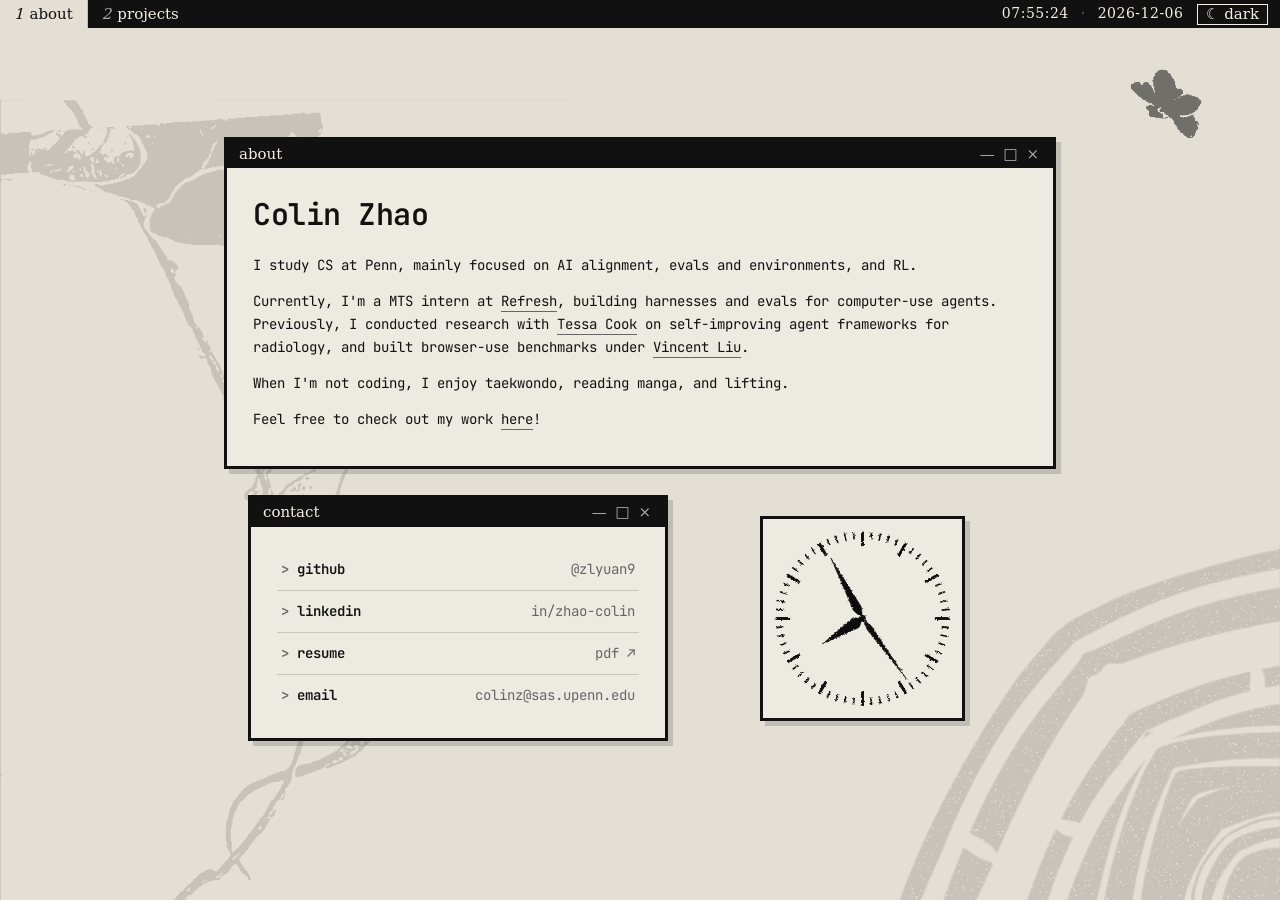
==== commit ed2e87a6: "Revamp layout: centered scattered desktop + grainy depth art - Vertically center content; scatter co" ====
--- a/index.html
+++ b/index.html
@@ -40,18 +40,7 @@
   <!-- ===== Desktop decorative art ===== -->
   <img class="bg-art art-plant" src="/assets/plant.png" alt="" aria-hidden="true">
   <img class="bg-art art-butterfly" src="/assets/butterfly.png" alt="" aria-hidden="true">
-
-  <div class="corner">
-    <div class="clock-box">
-      <svg viewBox="0 0 100 100" aria-label="analog clock">
-        <g id="clockTicks"></g>
-        <line id="handHour" class="clock-hand" x1="50" y1="50" x2="50" y2="24" stroke-linecap="round"/>
-        <line id="handMin"  class="clock-hand" x1="50" y1="50" x2="50" y2="12" stroke-linecap="round"/>
-        <line id="handSec"  class="clock-hand" x1="50" y1="50" x2="50" y2="8"  stroke-linecap="round"/>
-        <circle class="clock-pin" cx="50" cy="50" r="1.8"/>
-      </svg>
-    </div>
-  </div>
+  <img class="bg-art art-depth" src="/assets/depth_shape.png" alt="" aria-hidden="true">
 
   <!-- ===== Content windows ===== -->
   <main id="desktop">
@@ -86,20 +75,44 @@
       </div>
     </section>
 
-    <section class="win win-contact">
-      <div class="win-title">
-        <span>contact</span>
-        <span class="win-dots">— □ ×</span>
+    <div class="scatter">
+      <section class="win win-contact">
+        <div class="win-title">
+          <span>contact</span>
+          <span class="win-dots">— □ ×</span>
+        </div>
+        <div class="win-body">
+          <ul class="link-list">
+            <li><a href="https://github.com/zlyuan9" target="_blank" rel="noopener"><span class="lk">github</span><span class="lv">@zlyuan9</span></a></li>
+            <li><a href="https://www.linkedin.com/in/zhao-colin/" target="_blank" rel="noopener"><span class="lk">linkedin</span><span class="lv">in/zhao-colin</span></a></li>
+            <li><a href="/resources/Colin_Zhao_SWE_Resume.pdf" target="_blank" rel="noopener"><span class="lk">resume</span><span class="lv">pdf ↗</span></a></li>
+            <li><a href="mailto:colinz@sas.upenn.edu"><span class="lk">email</span><span class="lv">colinz@sas.upenn.edu</span></a></li>
+          </ul>
+        </div>
+      </section>
+
+      <div class="clock-loose">
+        <div class="clock-box" data-drag>
+          <svg viewBox="0 0 100 100" aria-label="analog clock">
+            <defs>
+              <!-- Grainy ink: fractal noise displaces every stroke edge into gritty,
+                   lo-fi ripples reminiscent of a low-res pixel bitmap. -->
+              <filter id="clockGrain" x="-15%" y="-15%" width="130%" height="130%">
+                <feTurbulence type="fractalNoise" baseFrequency="0.85" numOctaves="2" seed="7" stitchTiles="stitch" result="noise"/>
+                <feDisplacementMap in="SourceGraphic" in2="noise" scale="1.7" xChannelSelector="R" yChannelSelector="G"/>
+              </filter>
+            </defs>
+            <g filter="url(#clockGrain)">
+              <g id="clockTicks"></g>
+              <polygon id="handHour" class="clock-hand"/>
+              <polygon id="handMin"  class="clock-hand"/>
+              <polygon id="handSec"  class="clock-hand"/>
+              <circle class="clock-pin" cx="50" cy="50" r="1.8"/>
+            </g>
+          </svg>
+        </div>
       </div>
-      <div class="win-body">
-        <ul class="link-list">
-          <li><a href="https://github.com/zlyuan9" target="_blank" rel="noopener"><span class="lk">github</span><span class="lv">@zlyuan9</span></a></li>
-          <li><a href="https://www.linkedin.com/in/zhao-colin/" target="_blank" rel="noopener"><span class="lk">linkedin</span><span class="lv">in/zhao-colin</span></a></li>
-          <li><a href="/resources/Colin_Zhao_SWE_Resume.pdf" target="_blank" rel="noopener"><span class="lk">resume</span><span class="lv">pdf ↗</span></a></li>
-          <li><a href="mailto:colinz@sas.upenn.edu"><span class="lk">email</span><span class="lv">colinz@sas.upenn.edu</span></a></li>
-        </ul>
-      </div>
-    </section>
+    </div>
   </main>
 
   <script src="/app.js"></script>
--- a/style.css
+++ b/style.css
@@ -67,7 +67,21 @@
 .art-plant    { bottom: 0; left: 0; height: min(90vh, 800px); opacity: 0.12; }
 .art-butterfly{ top: calc(var(--bar-h) + 40px); right: 6vw; width: 74px; opacity: 0.5; }
 
-/* Clock + kanji cluster, bottom-right */
+/* "Symbol of Depth" — concentric arcs radiating from the bottom-right corner.
+   Edges are roughened by an SVG turbulence filter (#depthGrain) so they read
+   gritty/hand-inked rather than vector-smooth, matching the clock. */
+.art-depth {
+  bottom: 0; right: 0;
+  height: min(40vh, 360px);
+  opacity: 0.12;
+  image-rendering: auto;   /* smooth curves, not pixel art */
+  filter: url(#depthGrain) brightness(0);
+}
+/* Dark-on-dark contrast is perceptually weaker, so lift the depth art (and its
+   specks) a bit to keep the grain readable against the dark background. */
+:root[data-theme="dark"] .art-depth { filter: url(#depthGrain) brightness(0) invert(1); opacity: 0.2; }
+
+/* Clock — fixed bottom-right on the projects page. */
 .corner {
   position: fixed;
   right: 26px;
@@ -79,16 +93,18 @@
   pointer-events: none;
 }
 .clock-box {
-  width: 150px;
-  height: 150px;
+  width: 205px;
+  height: 205px;
   border: 3px solid var(--fg);
   background: var(--panel);
-  padding: 6px;
+  padding: 9px;
+  box-shadow: 5px 5px 0 var(--line);
   pointer-events: auto;
 }
 .clock-box svg { display: block; width: 100%; height: 100%; }
 .clock-face-line { stroke: var(--fg); }
-.clock-hand { stroke: var(--fg); fill: var(--fg); }
+/* Hands are tapered triangles anchored at center: solid ink fill, softened joins. */
+.clock-hand { fill: var(--fg); stroke: var(--fg); stroke-width: 0.3; stroke-linejoin: round; }
 .clock-pin { fill: var(--fg); }
 
 /* ============================================================
@@ -123,7 +139,7 @@
 }
 .tag .num { font-style: italic; opacity: 0.7; }
 .tag:hover { background: var(--hover); }
-.tag.active { background: var(--chrome-fg); color: var(--chrome-bg); }
+.tag.active { background: var(--bg); color: var(--fg); }
 .tag.active .num { opacity: 1; }
 
 #bar-right {
@@ -163,11 +179,13 @@
   z-index: 10;
   max-width: 880px;
   margin: 0 auto;
-  padding: 34px 24px 90px;
+  padding: 40px 24px 90px;
+  min-height: calc(100vh - var(--bar-h));
   display: flex;
   flex-direction: column;
+  justify-content: center;   /* float the key windows toward the middle */
   align-items: stretch;
-  gap: 22px;
+  gap: 26px;
 }
 
 /* ---- Window chrome ---- */
@@ -199,6 +217,8 @@
 @media (hover: hover) and (pointer: fine) {
   .win-title { cursor: grab; touch-action: none; }
   .win-title:active { cursor: grabbing; }
+  .clock-box[data-drag] { cursor: grab; touch-action: none; }
+  .clock-box[data-drag]:active { cursor: grabbing; }
 }
 
 /* ============================================================
@@ -265,6 +285,28 @@
    Contact window (link list)
    ============================================================ */
 .win-contact { align-self: center; width: 100%; max-width: 420px; }
+
+/* Scatter row: contact bottom-left (nudged a touch left of the about window),
+   clock floating to its right for a loose, "messy desktop" feel. */
+.scatter {
+  display: flex;
+  align-items: center;      /* vertically center the clock w.r.t. contact */
+  gap: 0;
+  flex-wrap: wrap;
+}
+.scatter .win-contact {
+  align-self: center;
+  margin: 0 0 0 24px;       /* left border sits a bit right of the about window's */
+  flex: 0 1 420px;
+}
+/* Region spanning contact's right edge → about's right edge; the clock is
+   centered within it (so it's horizontally centered between those two edges). */
+.clock-loose {
+  flex: 1 1 auto;
+  display: flex;
+  align-items: center;
+  justify-content: center;
+}
 .link-list { list-style: none; margin: 0; padding: 0; }
 .link-list li { border-bottom: 1px solid var(--line); }
 .link-list li:last-child { border-bottom: 0; }
@@ -327,8 +369,9 @@
    Responsive
    ============================================================ */
 @media (max-width: 900px) {
-  .bg-art, .corner { display: none; }
+  .bg-art, .corner, .clock-loose { display: none; }
   #desktop { padding: 20px 14px 60px; }
+  .scatter .win-contact { margin-left: 0; }
 }
 @media (max-width: 560px) {
   #status .date, #status .sep { display: none; }
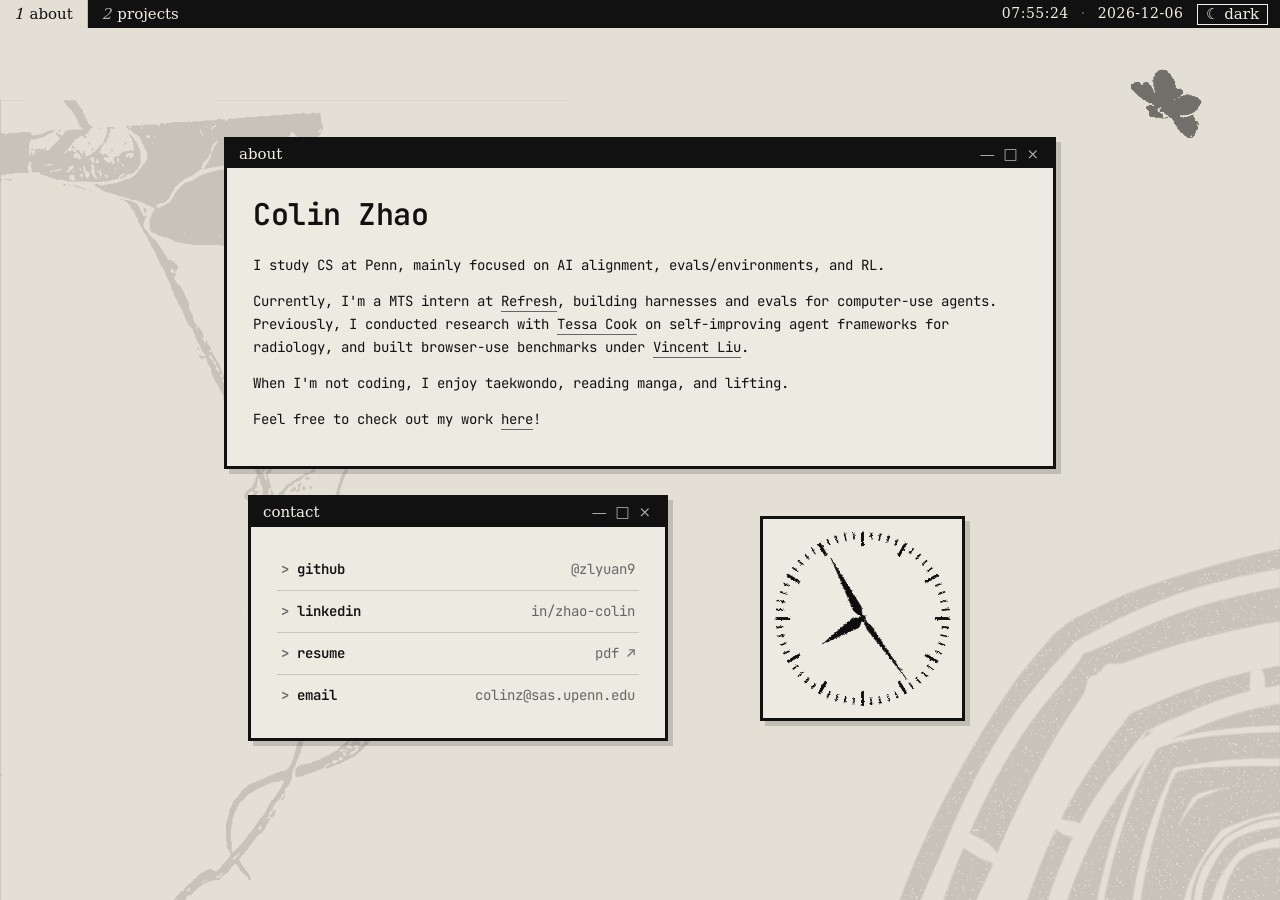
==== commit 07083e33: "Tweak about bio wording" ====
--- a/index.html
+++ b/index.html
@@ -54,7 +54,7 @@
           <h1>Colin Zhao</h1>
 
           <p>
-            I study CS at Penn, mainly focused on AI alignment, evals and environments, and RL.
+            I study CS at Penn, mainly focused on AI alignment, evals/environments, and RL.
           </p>
 
           <p>
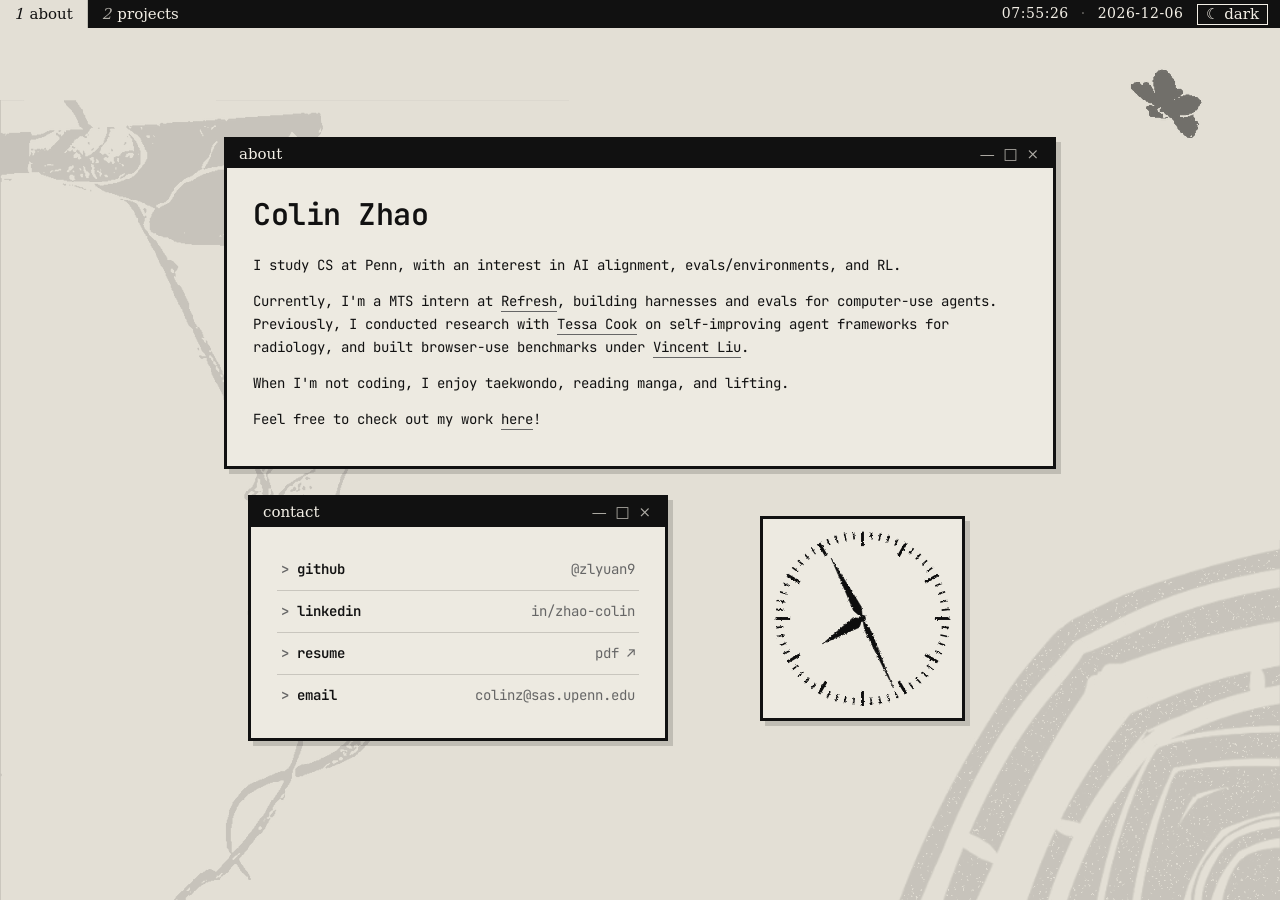
==== commit 788f5e0b: "Add circular theme-toggle sweep from top-right; tweak bio wording - Light/dark toggle reveals the ne" ====
--- a/index.html
+++ b/index.html
@@ -54,7 +54,7 @@
           <h1>Colin Zhao</h1>
 
           <p>
-            I study CS at Penn, mainly focused on AI alignment, evals/environments, and RL.
+            I study CS at Penn, with an interest in AI alignment, evals/environments, and RL.
           </p>
 
           <p>
--- a/style.css
+++ b/style.css
@@ -48,6 +48,31 @@
   transition: background-color 0.2s, color 0.2s;
 }
 
+/* Theme sweep: a circular reveal of the new theme from the top-right corner
+   sweeping to the bottom-left. The old snapshot sits underneath, fully painted;
+   the new snapshot is stacked on top and its clip-path circle grows from the
+   corner via a CSS keyframe (no JS timing gap = no flicker). */
+::view-transition-old(root) {
+  animation: none;              /* old theme holds still underneath */
+  z-index: 1;
+}
+::view-transition-new(root) {
+  animation: theme-sweep 620ms ease-in-out forwards;
+  z-index: 2;
+}
+::view-transition-old(root),
+::view-transition-new(root) { mix-blend-mode: normal; }
+
+@keyframes theme-sweep {
+  from { clip-path: circle(0% at 100% 0%); }
+  to   { clip-path: circle(150% at 100% 0%); }
+}
+
+@media (prefers-reduced-motion: reduce) {
+  ::view-transition-old(root),
+  ::view-transition-new(root) { animation: none; }
+}
+
 a { color: inherit; }
 
 /* ============================================================
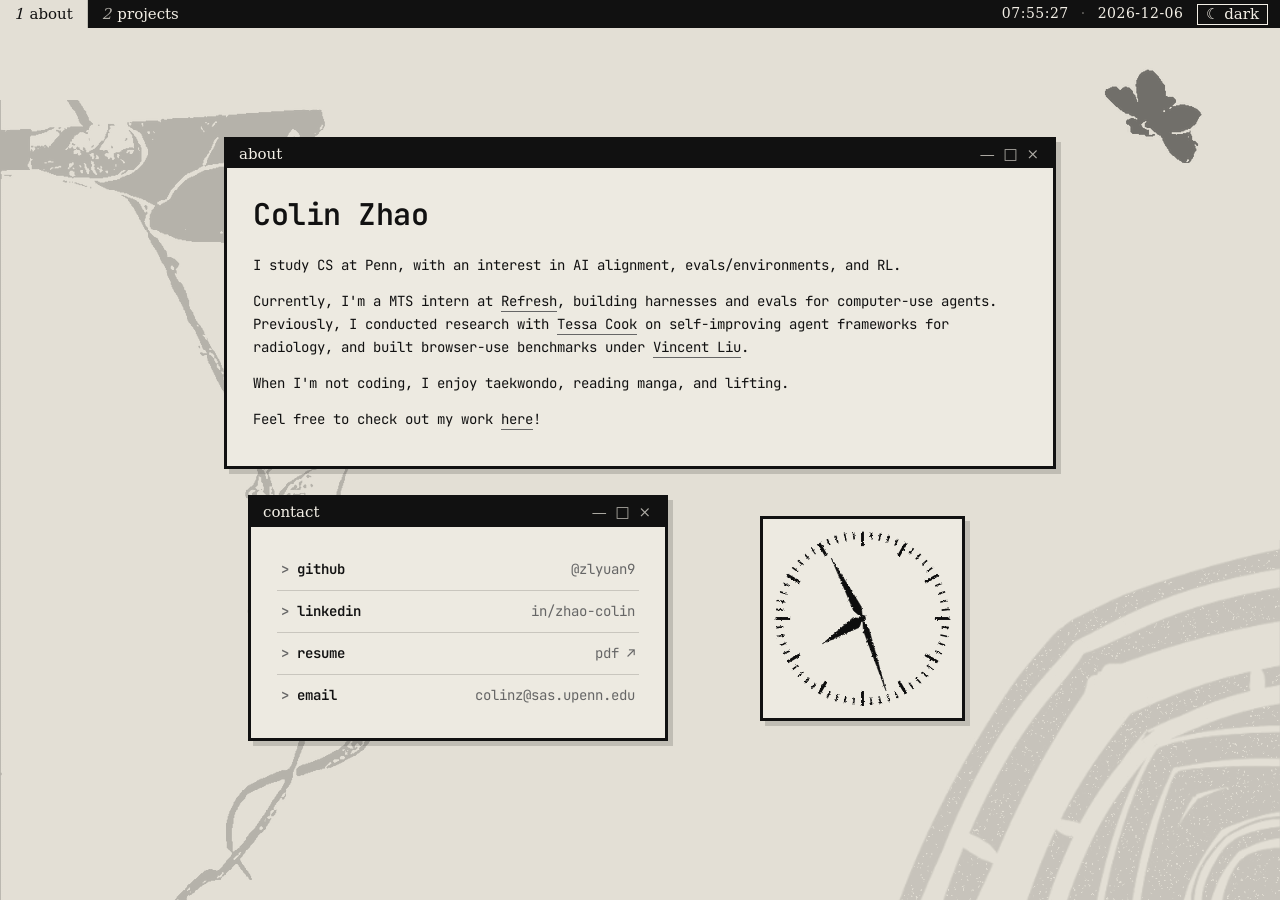
==== commit bb492b89: "Prevent theme flash on nav; enlarge butterfly, tune art opacity, crop plant border - Inline pre-pain" ====
--- a/index.html
+++ b/index.html
@@ -4,6 +4,9 @@
 <head>
   <meta charset="utf-8" />
   <meta name="viewport" content="width=device-width,initial-scale=1" />
+  <!-- Apply the saved theme before first paint so page loads don't flash the
+       default (light) theme for a frame while app.js initializes. -->
+  <script>try{var t=localStorage.getItem('theme');if(t)document.documentElement.setAttribute('data-theme',t);}catch(e){}</script>
   <title>zlyuan</title>
   <link rel="icon" href="data:image/svg+xml,<svg xmlns='http://www.w3.org/2000/svg' viewBox='0 0 100 100'><rect width='100' height='100' fill='%23111111'/><text x='50' y='74' font-family='serif' font-size='72' font-style='italic' fill='%23ffffff' text-anchor='middle'>z</text></svg>" />
   <link rel="preconnect" href="https://fonts.googleapis.com">
--- a/style.css
+++ b/style.css
@@ -89,8 +89,8 @@
 }
 :root[data-theme="dark"] .bg-art { filter: brightness(0) invert(1); }
 
-.art-plant    { bottom: 0; left: 0; height: min(90vh, 800px); opacity: 0.12; }
-.art-butterfly{ top: calc(var(--bar-h) + 40px); right: 6vw; width: 74px; opacity: 0.5; }
+.art-plant    { bottom: 0; left: 0; height: min(90vh, 800px); opacity: 0.20; }
+.art-butterfly{ top: calc(var(--bar-h) + 40px); right: 6vw; width: 100px; opacity: 0.5; }
 
 /* "Symbol of Depth" — concentric arcs radiating from the bottom-right corner.
    Edges are roughened by an SVG turbulence filter (#depthGrain) so they read
@@ -104,7 +104,7 @@
 }
 /* Dark-on-dark contrast is perceptually weaker, so lift the depth art (and its
    specks) a bit to keep the grain readable against the dark background. */
-:root[data-theme="dark"] .art-depth { filter: url(#depthGrain) brightness(0) invert(1); opacity: 0.2; }
+:root[data-theme="dark"] .art-depth { filter: url(#depthGrain) brightness(0) invert(1); opacity: 0.3; }
 
 /* Clock — fixed bottom-right on the projects page. */
 .corner {
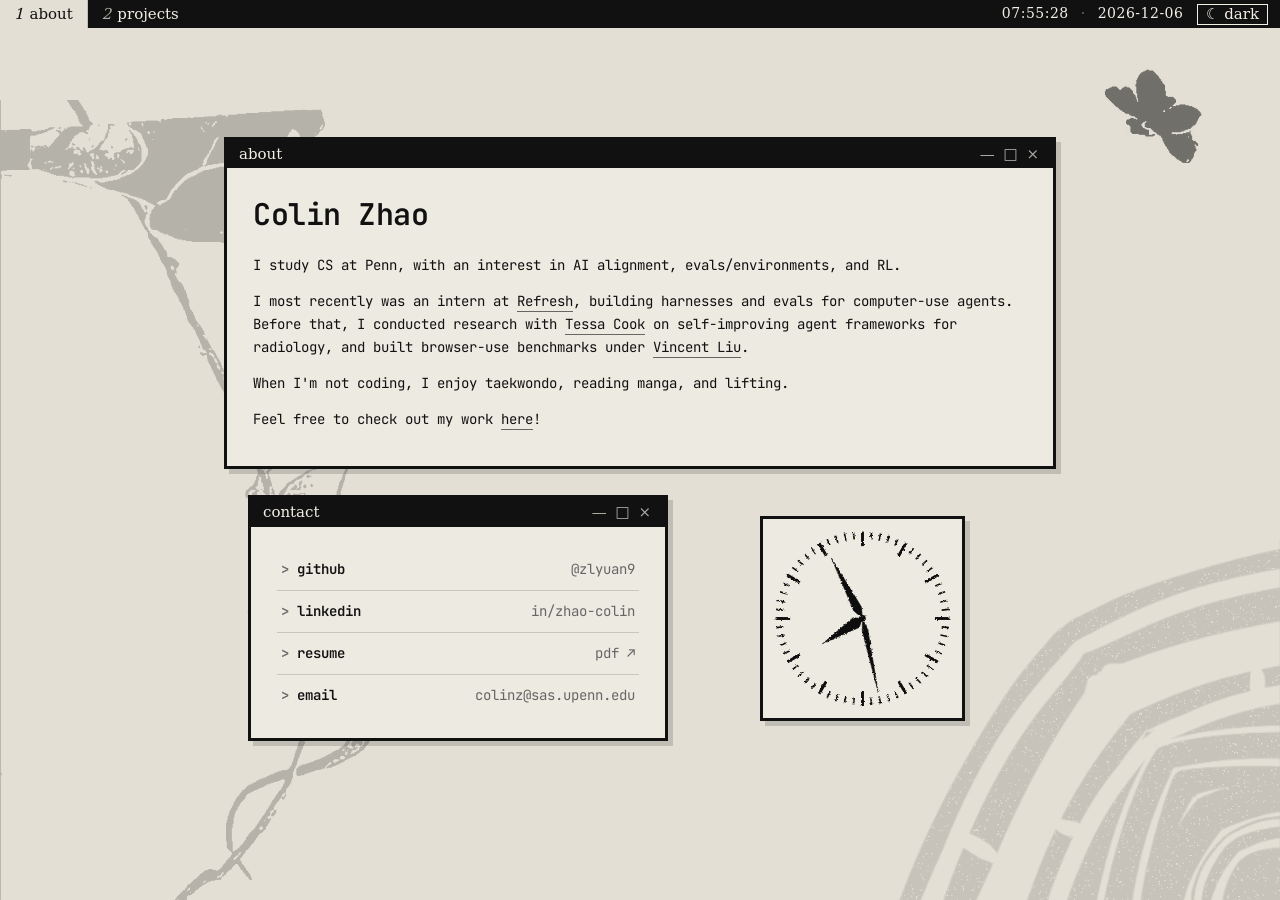
==== commit f02a1fdf: "Update internship wording" ====
--- a/index.html
+++ b/index.html
@@ -61,9 +61,9 @@
           </p>
 
           <p>
-            Currently, I'm a MTS intern at
+            I most recently was an intern at
             <a href="https://refresh.dev/" target="_blank" rel="noopener">Refresh</a>, building harnesses and evals for computer-use agents.
-            Previously, I conducted research with <a href="https://www.med.upenn.edu/apps/faculty/index.php/g275/p18472" target="_blank"
+            Before that, I conducted research with <a href="https://www.med.upenn.edu/apps/faculty/index.php/g275/p18472" target="_blank"
               rel="noopener">Tessa Cook</a> on self-improving agent frameworks for radiology, and built browser-use benchmarks under <a href="https://vincen.tl/" target="_blank" rel="noopener">Vincent Liu</a>.
           </p>
 
@@ -88,7 +88,7 @@
           <ul class="link-list">
             <li><a href="https://github.com/zlyuan9" target="_blank" rel="noopener"><span class="lk">github</span><span class="lv">@zlyuan9</span></a></li>
             <li><a href="https://www.linkedin.com/in/zhao-colin/" target="_blank" rel="noopener"><span class="lk">linkedin</span><span class="lv">in/zhao-colin</span></a></li>
-            <li><a href="/resources/Colin_Zhao_SWE_Resume.pdf" target="_blank" rel="noopener"><span class="lk">resume</span><span class="lv">pdf ↗</span></a></li>
+            <li><a href="/resources/Colin_Zhao_Resume.pdf" target="_blank" rel="noopener"><span class="lk">resume</span><span class="lv">pdf ↗</span></a></li>
             <li><a href="mailto:colinz@sas.upenn.edu"><span class="lk">email</span><span class="lv">colinz@sas.upenn.edu</span></a></li>
           </ul>
         </div>
--- a/style.css
+++ b/style.css
@@ -279,6 +279,26 @@
 /* ============================================================
    Projects — each card is a mini window
    ============================================================ */
+/* Group heading: a labeled divider, terminal-directory style. */
+.project-group-label {
+  display: flex;
+  align-items: center;
+  gap: 10px;
+  margin: 26px 0 4px;
+  font-family: var(--serif);
+  font-size: 13px;
+  letter-spacing: 0.5px;
+  color: var(--fg-dim);
+  text-transform: lowercase;
+}
+.project-group-label:first-child { margin-top: 4px; }
+.project-group-label::before { content: '#'; opacity: 0.6; }
+.project-group-label::after {
+  content: '';
+  flex: 1;
+  height: 0;
+  border-top: 1px solid var(--line);
+}
 .projects-grid {
   display: grid;
   grid-template-columns: repeat(auto-fill, minmax(260px, 1fr));
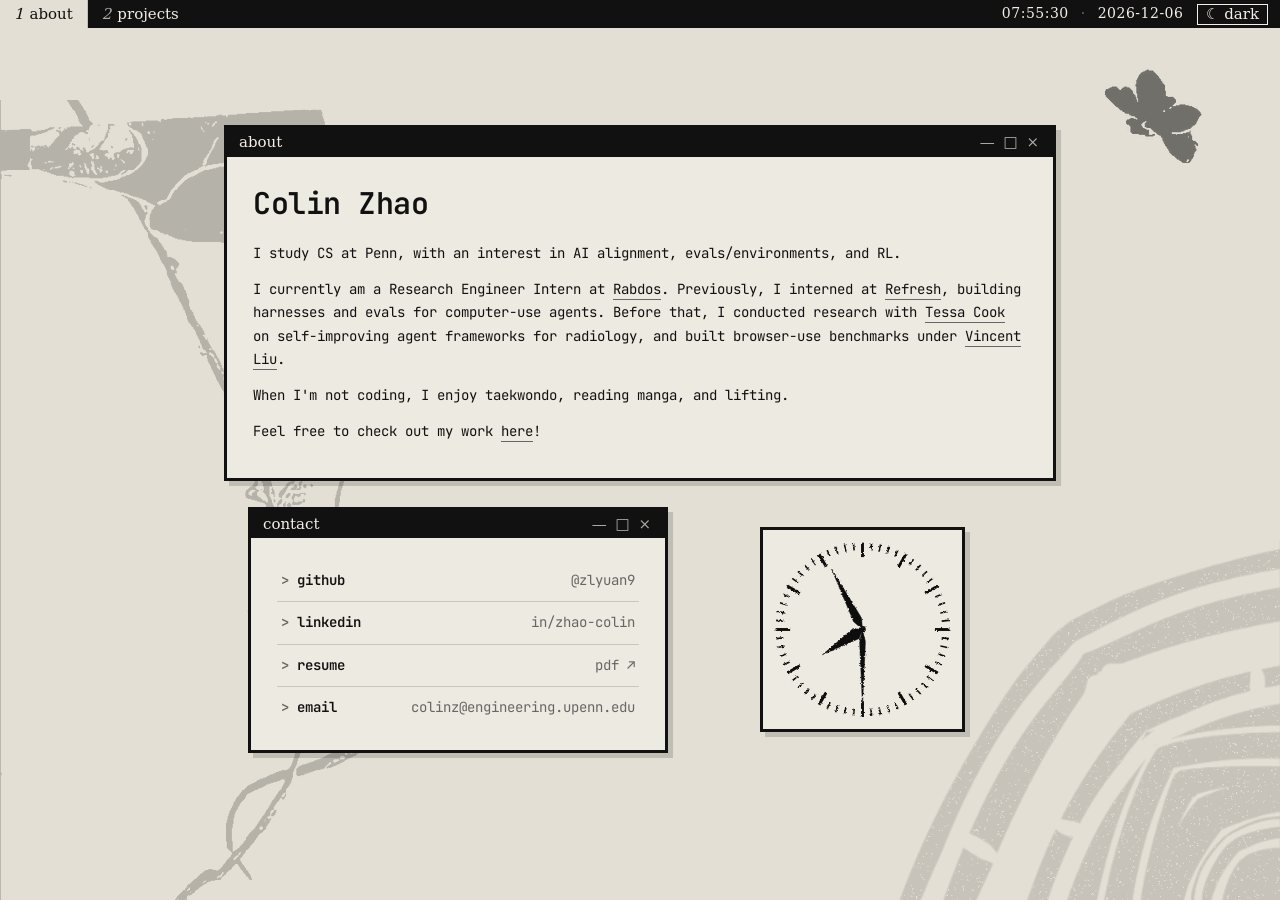
==== commit 01823e87: "Update current internship and contact email" ====
--- a/index.html
+++ b/index.html
@@ -61,7 +61,7 @@
           </p>
 
           <p>
-            I most recently was an intern at
+            I currently am a Research Engineer Intern at <a href="https://rabdos.ai" target="_blank" rel="noopener">Rabdos</a>. Previously, I interned at
             <a href="https://refresh.dev/" target="_blank" rel="noopener">Refresh</a>, building harnesses and evals for computer-use agents.
             Before that, I conducted research with <a href="https://www.med.upenn.edu/apps/faculty/index.php/g275/p18472" target="_blank"
               rel="noopener">Tessa Cook</a> on self-improving agent frameworks for radiology, and built browser-use benchmarks under <a href="https://vincen.tl/" target="_blank" rel="noopener">Vincent Liu</a>.
@@ -89,7 +89,7 @@
             <li><a href="https://github.com/zlyuan9" target="_blank" rel="noopener"><span class="lk">github</span><span class="lv">@zlyuan9</span></a></li>
             <li><a href="https://www.linkedin.com/in/zhao-colin/" target="_blank" rel="noopener"><span class="lk">linkedin</span><span class="lv">in/zhao-colin</span></a></li>
             <li><a href="/resources/Colin_Zhao_Resume.pdf" target="_blank" rel="noopener"><span class="lk">resume</span><span class="lv">pdf ↗</span></a></li>
-            <li><a href="mailto:colinz@sas.upenn.edu"><span class="lk">email</span><span class="lv">colinz@sas.upenn.edu</span></a></li>
+            <li><a href="mailto:colinz@engineering.upenn.edu"><span class="lk">email</span><span class="lv">colinz@engineering.upenn.edu</span></a></li>
           </ul>
         </div>
       </section>
